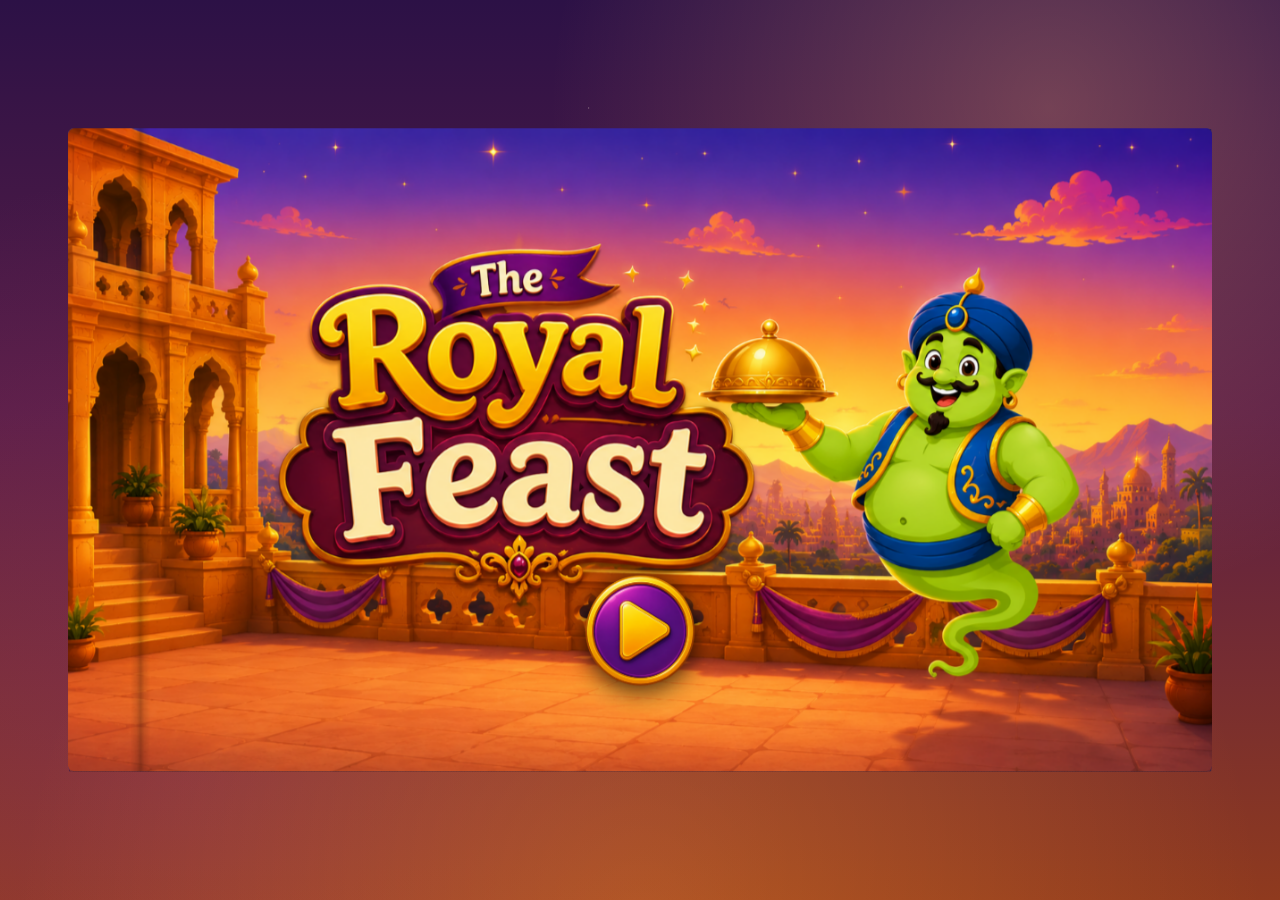
==== index.html @ 56a48970 "The Royal Fest flipbook + embedded handspan game - 4 story videos as full-bleed flipbook pages + THE" ====
<!DOCTYPE html>
<!--
  ============================================================================
  THE STORY NIGHT  —  interactive 3D flipbook (Neel & the dragon)
  ----------------------------------------------------------------------------
  • No build step, no frameworks. Just open this file in any modern browser.
  • A real 3D hardcover book: it has thickness, a spine, sits angled and casts a
    soft shadow. Tap PLAY to open it (the cover swings on the spine), then flip.
  • Full-bleed picture-book pages: page 1 is a video, pages 2-4 are scenes with
    a speech bubble that pops in once you fully land on the page.
  • Structure is split into THREE files:
        index.html   → this markup
        styles.css   → all styling + the night theme + animations
        script.js    → the flip engine + the page content (EDIT PAGES THERE)
  ============================================================================
-->
<html lang="en">
<head>
<meta charset="UTF-8" />
<meta name="viewport" content="width=device-width, initial-scale=1, maximum-scale=1, minimum-scale=1, user-scalable=no, viewport-fit=cover" />
<title>Flipbook Template</title>

<!-- ── Google Fonts: Fredoka (headings + speech bubbles) + Patrick Hand & Caveat ── -->
<link rel="preconnect" href="https://fonts.googleapis.com" />
<link rel="preconnect" href="https://fonts.gstatic.com" crossorigin />
<link
  href="https://fonts.googleapis.com/css2?family=Caveat:wght@500;700&family=Fredoka:wght@500;600;700&family=Patrick+Hand&display=swap"
  rel="stylesheet"
/>

<!-- All styling lives in styles.css -->
<link rel="stylesheet" href="styles.css" />
</head>

<body>
<!-- Landscape lock: on phones/tablets (touch), the book shows only in landscape.
     In portrait the scene is hidden and this rotate prompt is shown instead. -->
<div class="rotate-notice" id="rotateNotice">
  <div class="rotate-inner">
    <div class="rotate-icon">🔄</div>
    <div class="rotate-text">Please rotate your device<br />to landscape to read</div>
  </div>
</div>
<div class="scene">
  <div class="stage">
    <!-- Fixed 1280×720 book layer. JS scales it (transform) to fit the screen. -->
    <div class="flip-scale" id="flipScale">
    <!-- INNER scale wrapper: the open motion runs here, so it composes with the
         outer responsive scale of .flip-scale. -->
    <div class="book-stage" id="bookStage">
    <!-- Outer hardcover outline — visible once the book is open -->
    <div class="book-frame"></div>
    <div class="floor-shadow"></div>

    <!-- The page-turning book mounts here (JS injects one .leaf per page).
         Sits beneath the 3D cover layer; revealed once the cover swings open.
         .page-stack = the tan fore-edge of the pages still to be turned (right). -->
    <div id="flipbook">
      <div class="page-stack" aria-hidden="true"><i></i><i></i><i></i></div>
    </div>

    <!-- Moving shadow the opening cover casts on the inside page. -->
    <div class="cover-cast"></div>

    <!-- The 3D hardcover + cover-opening animation (own perspective layer). -->
    <div class="cover-scene" id="coverScene">
    <div class="book-float" id="bookFloat">
      <div class="book-pop" id="bookPop">
        <div class="book" id="book">
          <div class="book-inner" id="bookInner">

            <!-- Open-book back cover backing -->
            <div class="book-body"></div>

            <!-- The 3D page block that gives the closed book its thickness -->
            <div class="pageblock">
              <div class="pbf pb-back"></div>
              <div class="pbf pb-left"></div>
              <div class="pbf pb-right"></div>
              <div class="pbf pb-top"></div>
              <div class="pbf pb-bottom"></div>
              <div class="pbf pb-front"></div>
            </div>

            <!-- Front hardcover (last so it stacks in front when closed). -->
            <div class="cover-holder">
            <div class="cover" id="cover">
              <div class="face front">
                <div class="cover-img"></div>
                <div class="back-fill"></div>
                <div class="curl"></div>
                <!-- START button — the artwork the user supplied (assets/play button.png),
                     shown via CSS background. Sits low over the empty courtyard floor so
                     it never overlaps the title, the genie or the railing. -->
                <button class="play-btn" id="hint" type="button" aria-label="Start — open the book"></button>
              </div>
              <!-- BACK of the front cover: intentionally BLANK (plain dark board). -->
              <div class="face back"></div>
            </div>
            </div><!-- /cover-holder -->

          </div>
        </div>
      </div>
    </div>
    </div><!-- /cover-scene -->

    <!-- Flat, top-most, transparent tap zone that only OPENS the book. -->
    <div class="tap-catcher" id="tapCatcher"></div>

    <!-- (THE END is now a real final PAGE — the last leaf, built by script.js:
         a cream "paper" page with "THE END" + a Replay button. Replay closes the
         whole book, reverse of the opening swing, back to the front cover.) -->
    </div><!-- /book-stage -->
    </div><!-- /flip-scale -->
  </div>

  <!-- Progress read-out -->
  <!-- (page counter removed) -->
</div>

<!-- HOME button — top-left, shown only while reading (hidden on the cover, the
     last page and the end). Closes the book (reverse of the opening swing) back
     to the front cover. -->
<button class="home-btn" id="homeBtn" type="button" aria-label="Back to the cover">
  <svg viewBox="0 0 24 24" aria-hidden="true">
    <path d="M10 20v-6h4v6h5v-8h3L12 3 2 12h3v8z" fill="currentColor"/>
  </svg>
</button>

<!-- Flip arrows OUTSIDE the book, fixed at the viewport's bottom corners
     (bottom-left = back, bottom-right = forward). -->
<button class="corner-arrow back" id="cornerPrev" aria-label="Previous page">
  <svg viewBox="0 0 48 48" aria-hidden="true">
    <path d="M46 19 L30 5 L30 12 C20 11 11 15 6 30 L12 33 C18 24 22 24 30 24 L30 33 Z" fill="currentColor"/>
  </svg>
</button>
<button class="corner-arrow fwd" id="cornerNext" aria-label="Next page">
  <svg viewBox="0 0 48 48" aria-hidden="true">
    <path d="M46 19 L30 5 L30 12 C20 11 11 15 6 30 L12 33 C18 24 22 24 30 24 L30 33 Z" fill="currentColor"/>
  </svg>
</button>

<!-- (legacy hidden nav elements kept only so existing JS refs stay valid) -->
<button class="arrow prev" id="prev" aria-label="Previous page">‹</button>
<button class="arrow next" id="next" aria-label="Next page">›</button>

<!-- EMBEDDED GAME OVERLAY — the "LBD 1" handspan game, shown as a page.
     It lives here at BODY level (not inside the 3D book) so it can grow to a
     true full-screen box: a CSS transform on .flip-scale would otherwise trap
     position:fixed and break real fullscreen. script.js loads the game into the
     iframe only once the reader lands on the game page, sizes/positions the
     overlay, and expands it to full screen. -->
<div class="lbd-stage" id="lbdStage" aria-hidden="true">
  <iframe id="lbdFrame" title="Handspan Game" allow="autoplay; fullscreen" allowfullscreen></iframe>
</div>

<!-- Inlined one-shot SFX (base64) for glitch-free Web Audio playback on file:// -->
<script src="sfx-data.js"></script>
<!-- All behaviour lives in script.js -->
<script src="script.js"></script>
</body>
</html>
---- styles.css ----
/* ==========================================================================
     THEME TOKENS  —  colours, fonts and (important!) animation timings.
     Tweak the timings here to make the book faster / slower / poppier.
     ========================================================================== */
  :root {
    /* Palette matched to "The Story Night" cover: a moonlit castle at night —
       deep midnight NAVY + PURPLE board, GOLD title accents, warm candle glow. */
    --paper:      #b8551f;   /* page surface — warm sunset amber (matches the Royal Feast videos) */
    --paper-2:    #8a3a15;   /* page surface (deeper burnt-orange variant) */
    --ink:        #3a1c10;   /* text — deep warm brown */
    --cover:      #6d2f8f;   /* frame/cover base — royal plum (matches the cover art) */
    --cover-2:    #4e1f6b;   /* deeper plum */
    --cover-3:    #34123f;   /* deepest plum (spine) */
    --cover-edge: #24092a;   /* binding edge — near-black plum */
    --accent:     #7d5fd0;   /* page-title purple */
    --accent-2:   #f6b81e;   /* royal gold (arrows / controls) */
    --tape:       rgba(255, 210, 90, 0.60);   /* warm gold washi-tape */
    --page-edge:  #d9c8a2;   /* page-stack edge colour (parchment) */
    --page-back:   #cb9d83;  /* BACK of a page + the right-side page stack (warm tan) */
    --page-back-2: #b3805f;  /* deeper tan for the stack edges / gradient shading */

    /* Fonts */
    --font-head: "Fredoka", system-ui, sans-serif;
    --font-hand: "Patrick Hand", "Comic Sans MS", cursive;
    --font-note: "Caveat", cursive;

    /* The book's physical thickness (depth of the page block) */
    --thick: clamp(22px, 3.4vw, 48px);

    /* -- Animation timings (edit these to taste) ------------------------------
       Page turns use a smooth in/out curve (no overshoot so paper never clips
       past 180°). The COVER open uses a springy "poppy" curve with overshoot. */
    --flip-ms:    1150ms;                                 /* page-turn duration (slow + smooth) */
    --flip-ease:  cubic-bezier(0.65, 0.00, 0.35, 1);      /* pronounced ease-in + ease-out */
    --cover-ms:   1000ms;                                 /* cover-open duration */
    --cover-ease: cubic-bezier(0.34, 1.56, 0.64, 1);      /* springy overshoot   */
  }

  * { box-sizing: border-box; -webkit-tap-highlight-color: transparent; }

  /* NO ZOOM anywhere: touch-action:none stops pinch/double-tap zoom & pan, and
     the whole UI is non-selectable so drags never select text. */
  html, body {
    height: 100%; margin: 0; overflow: hidden;
    touch-action: none; overscroll-behavior: none;
    -webkit-user-select: none; -moz-user-select: none; user-select: none;
    -webkit-text-size-adjust: 100%; text-size-adjust: 100%;
  }

  body {
    min-height: 100svh;
    display: flex; align-items: center; justify-content: center;
    font-family: var(--font-hand); color: var(--ink);
    /* Background matched to the Royal Feast videos: a warm Arabian dusk — a deep
       royal-purple sky up top easing down into a glowing sunset orange at the
       horizon, with a candle-warm floor glow and a faint scatter of stars (as on
       the cover). */
    background:
      radial-gradient(1.5px 1.5px at 12% 18%, rgba(255,244,214,0.85) 0, transparent 60%),
      radial-gradient(1.5px 1.5px at 28% 42%, rgba(255,244,214,0.55) 0, transparent 60%),
      radial-gradient(1.5px 1.5px at 68% 22%, rgba(255,244,214,0.70) 0, transparent 60%),
      radial-gradient(2px 2px   at 84% 38%, rgba(255,244,214,0.80) 0, transparent 60%),
      radial-gradient(1.5px 1.5px at 46% 12%, rgba(255,244,214,0.60) 0, transparent 60%),
      radial-gradient(1.5px 1.5px at 92% 66%, rgba(255,244,214,0.50) 0, transparent 60%),
      radial-gradient(circle at 82% 12%, rgba(255,170,120,0.30) 0, transparent 38%),  /* warm sky glow */
      radial-gradient(circle at 50% 104%, rgba(255,150,45,0.32) 0, transparent 55%),  /* candle warmth */
      radial-gradient(circle at 15% 85%, rgba(150,55,120,0.30) 0, transparent 45%),   /* magenta haze */
      linear-gradient(180deg, #2c1146 0%, #5a1e46 46%, #8f3a1e 100%);
    background-attachment: fixed;
  }

  /* Whole scene fades + scales in on load (entrance animation) */
  .scene {
    width: 100%; min-height: 100svh;
    display: flex; flex-direction: column;
    align-items: center; justify-content: center;
    gap: clamp(10px, 2.4vh, 24px);
    padding: clamp(8px, 2vh, 24px);
    animation: sceneIn 900ms ease both;
  }
  @keyframes sceneIn {
    from { opacity: 0; transform: translateY(18px) scale(0.96); }
    to   { opacity: 1; transform: none; }
  }

  /* ==========================================================================
     STAGE  —  responsive box that keeps the (open) book centred + scaled.
     The book is TWO pages wide when open, so we size to fit width AND height.
     ========================================================================== */
  .stage {
    position: relative; flex: 1 1 auto; width: 100%; min-height: 0;
    display: flex; align-items: center; justify-content: center;
  }

  /* The book has a FIXED internal 16:9 size (1280×720) so turn.js's flip maths
     is never distorted. We only SCALE this layer visually (transform) to fit the
     viewport — recomputed by JS on load / resize / orientationchange. */
  /* The book has a FIXED internal 16:9 size (1280×720) so turn.js's flip maths
     is never distorted. We only SCALE this layer visually (transform) to fit the
     viewport — recomputed by JS on load / resize / orientationchange. */
  .flip-scale {
    position: absolute; top: 50%; left: 50%;
    width: 1280px; height: 720px;
    transform: translate(-50%, -50%) scale(var(--book-scale, 0.5));
    transform-origin: center center;
    perspective: 2400px;                         /* depth for the 3D book */
    --pw: 1280px; --ph: 720px; --thick: 42px;   /* fixed page-block dimensions */
  }

  /* turn.js book (realistic paper curl), beneath the 3D cover until it opens. */
  #flipbook {
    position: absolute; inset: 0; width: 1280px; height: 720px; z-index: 1;
    opacity: 0; transition: opacity 260ms ease;
    /* BLUE back cover of the book — the current full page sits on top of it and
       it is revealed behind a page while that page is mid-turn. */
    background: linear-gradient(135deg, var(--cover), var(--cover-2) 55%, var(--cover-3));
    border-radius: 22px;
    perspective: 2600px;              /* 3D depth so the leaf page-turn curls in space */
  }
  #flipbook.show { opacity: 1; }

  /* The 3D hardcover + its opening animation get their OWN perspective layer,
     so the turn.js book (a sibling) is never affected by it. */
  .cover-scene {
    position: absolute; inset: 0; z-index: 3;
    /* Strong perspective so the cover reads as a real board LIFTING on its hinge
       (large values look flat, like a page sliding sideways). */
    perspective: 1500px; perspective-origin: 50% 50%;
    transition: opacity 340ms ease;
  }
  /* After opening, the cover PARKS to the left and STAYS visible as the blue
     cover page (it does not fade away). We only drop pointer-events so it can't
     block page turns. */
  .cover-scene.parked { pointer-events: none; }

  /* Outer hardcover "board" that stays visible once the book is OPEN, so you
     see the book's outer outline/edge around the turn.js pages. */
  /* The single hardcover board. It's BROADER on the RIGHT so it reads as the back
     cover the pages sit INSIDE (the tan page stack peeks in front of this edge). */
  .book-frame {
    position: absolute; inset: -16px -42px -16px -16px; z-index: 0;
    border-radius: 3px;
    background: linear-gradient(135deg, var(--cover) 0%, var(--cover-2) 55%, var(--cover-3) 100%);
    box-shadow: 0 26px 55px rgba(80,40,60,0.35), inset 0 0 0 3px rgba(255,255,255,0.14);
    opacity: 0; transition: opacity 500ms ease 150ms;
  }
  body.is-open .book-frame { opacity: 1; }

  /* Flip arrows OUTSIDE the book, fixed at the viewport's bottom corners
     (bottom-left = back, bottom-right = forward). position:fixed so they escape
     the scaled/transformed book layer and never cover the pages or their
     corners (which keeps turn.js's hover page-curl working on every corner). */
  /* Bare arrow icons — NO circle: no background fill, no box-shadow, no border,
     no rounded pill. Only the arrow glyph shows, same position/size, clickable. */
  /* Flip arrows OUTSIDE the book, fixed at the viewport's bottom corners. */
  .corner-arrow {
    position: fixed; bottom: clamp(-16px, -0.9vh, -6px); z-index: 700;  /* nudged a bit lower */
    width: clamp(52px, 6vw, 70px); height: clamp(52px, 6vw, 70px);
    border: none; background: none; color: var(--accent-2);   /* moon-gold: visible on the night bg */
    filter: drop-shadow(0 2px 7px rgba(0,0,0,0.55));           /* legible over any page */
    display: none; align-items: center; justify-content: center;
    cursor: pointer; opacity: 0;
    transition: opacity 400ms ease, transform 150ms ease;
  }
  body.is-open .corner-arrow { display: flex; opacity: 0.96; }

  /* HOME button — top-left, moon-gold like the arrows. JS toggles .show (only
     while reading; hidden on the cover, the last page and the end). */
  .home-btn {
    position: fixed; top: clamp(2px, 0.6vh, 8px); right: clamp(8px, 1.6vw, 22px); z-index: 720;
    width: clamp(40px, 4.6vw, 56px); height: clamp(40px, 4.6vw, 56px);
    border: none; background: none; color: var(--accent-2);
    filter: drop-shadow(0 2px 7px rgba(0,0,0,0.55));
    display: none; align-items: center; justify-content: center;
    cursor: pointer; opacity: 0; padding: 0;
    transition: opacity 360ms ease, transform 150ms ease;
  }
  .home-btn.show   { display: flex; opacity: 0.96; }
  .home-btn:hover  { transform: scale(1.1); }
  .home-btn:active { transform: scale(0.9); }
  .home-btn:focus, .home-btn:focus-visible { outline: none; }
  .home-btn svg { width: 92%; height: 92%; }

  /* While the viewport is actively resizing / the resolution is changing, freeze
     the page-turn transitions so the book can't appear to auto-flip (JS adds
     .is-resizing during resize and removes it ~220ms after it settles). */
  body.is-resizing .leaf,
  body.is-resizing .leaf .curl,
  body.is-resizing #flipbook,
  body.is-resizing .flip-scale { transition: none !important; animation: none !important; }
  .corner-arrow:hover  { transform: scale(1.12); }
  .corner-arrow:active { transform: scale(0.9); }
  /* No focus ring: long-press / repeated taps were leaving a white outline box
     around the arrow. (Flipping still works via keys, drag, and the arrows.) */
  .corner-arrow:focus,
  .corner-arrow:focus-visible { outline: none; box-shadow: none; }
  .corner-arrow[disabled] { opacity: 0.22; pointer-events: none; }
  .corner-arrow.back { left: clamp(12px, 2.5vw, 34px); }
  .corner-arrow.fwd  { right: clamp(12px, 2.5vw, 34px); }
  .corner-arrow svg  { width: 58%; height: 58%; }
  .corner-arrow.back svg { transform: scaleX(-1); }   /* mirror the forward arrow */

  /* ---- Page-turn hint (hand on the RIGHT side of the book) -------------------
     Guidance for HOW to turn the page: a 3D hand on the book's right edge does a
     right-to-left SWIPE, shown together with the "ghost" page-flip. JS positions
     it against the book's right side (see positionFlipHint) and toggles .show.
     Drop your art at assets/hand-nudge.png; until then an emoji hand is used. */
  .flip-hint {
    position: fixed; z-index: 720; pointer-events: none;
    width: clamp(56px, 7vw, 104px); height: auto;
    opacity: 0; visibility: hidden;
    filter: drop-shadow(0 6px 11px rgba(0,0,0,0.5));
    transition: opacity 320ms ease;
    will-change: transform;
  }
  /* emoji fallback (when the PNG isn't present yet) */
  .flip-hint--emoji {
    width: auto; font-size: clamp(46px, 6vw, 84px); line-height: 1;
    filter: drop-shadow(0 3px 6px rgba(0,0,0,0.55)) drop-shadow(0 0 10px rgba(214,150,255,0.6));
  }
  .flip-hint.show { opacity: 0.96; visibility: visible;
                    animation: flipHintSwipe 1.5s cubic-bezier(0.4,0,0.2,1) infinite; }
  /* swipe right-to-left, echoing the page-turn the ghost flip demonstrates */
  @keyframes flipHintSwipe {
    0%   { transform: translateX(18px)  rotate(9deg)  scale(1);    }
    45%  { transform: translateX(-34px) rotate(-6deg) scale(0.92); }
    72%  { transform: translateX(-34px) rotate(-6deg) scale(0.92); }
    100% { transform: translateX(18px)  rotate(9deg)  scale(1);    }
  }
  /* The RIGHT (forward) arrow blinks while the nudge is playing, to draw the eye. */
  .corner-arrow.blink { animation: arrowBlink 0.6s ease-in-out infinite; }
  @keyframes arrowBlink { 0%, 100% { opacity: 0.96; } 50% { opacity: 0.2; } }
  /* One-shot 2s blink + GOLD GLOW played ONCE when a page's video fully ends
     (a "turn the page" cue). Pulses opacity AND a gold glow around the arrow. */
  .corner-arrow.blink1 { animation: arrowBlink1 2s ease-in-out 1; }
  @keyframes arrowBlink1 {
    0%, 100% { opacity: 0.95; filter: drop-shadow(0 2px 7px rgba(0,0,0,0.55)) drop-shadow(0 0 6px  rgba(246,184,30,0.55)); }
    25%, 75% { opacity: 0.3;  filter: drop-shadow(0 2px 7px rgba(0,0,0,0.55)) drop-shadow(0 0 3px  rgba(246,184,30,0.25)); }
    50%      { opacity: 1;    filter: drop-shadow(0 2px 7px rgba(0,0,0,0.55)) drop-shadow(0 0 18px rgba(246,184,30,1)); }
  }
  @media (prefers-reduced-motion: reduce) {
    .flip-hint.show, .corner-arrow.blink, .corner-arrow.blink1 { animation: none; }
  }

  /* ==========================================================================
     THE END page  —  a real final leaf you turn to (not an overlay). Warm cream
     "paper" with a printed inner frame, "THE END" in a plum→gold gradient, and a
     gold Replay button that closes the whole book back to the front cover.
     ========================================================================== */
  .leaf .face.front.end-page {
    background:
      radial-gradient(ellipse at 50% 34%, #fffaef 0%, #f7edd6 46%, #ecdcb8 100%);
    box-shadow: inset 0 0 0 2px rgba(120,86,20,0.10),
                inset 0 0 110px rgba(150,110,40,0.18);
    display: flex; align-items: center; justify-content: center;
  }
  /* faint printed inner border, like the ruled frame on a storybook page */
  .end-page-inner {
    position: absolute; inset: clamp(20px, 4.4%, 46px);
    border: 2px solid rgba(120,86,20,0.24);
    border-radius: 3px;
    box-shadow: inset 0 0 0 4px rgba(255,255,255,0.45);
    display: flex; flex-direction: column; align-items: center; justify-content: center;
    gap: clamp(26px, 6vh, 54px);
  }
  .end-page .end-title {
    font-family: var(--font-head); font-weight: 700; letter-spacing: 5px;
    font-size: clamp(64px, 12vw, 132px); line-height: 1; white-space: nowrap;
    background: linear-gradient(135deg, #7d3ea8 0%, #b0308a 30%, #e2920c 66%, #f6b81e 100%);
    -webkit-background-clip: text; background-clip: text;
    -webkit-text-fill-color: transparent; color: transparent;
    filter: drop-shadow(0 5px 8px rgba(90,40,120,0.28));
  }
  /* Replay — a gold pill (icon + label) that reads clearly on the cream page. */
  .replay-btn {
    display: inline-flex; align-items: center; gap: 14px; cursor: pointer; border: none;
    padding: 14px 30px 14px 22px; border-radius: 999px;
    font-family: var(--font-head); font-weight: 600; letter-spacing: 0.5px;
    font-size: clamp(20px, 2.4vw, 30px); color: #3a2408;
    background: radial-gradient(circle at 34% 24%, #ffe89a 0%, #f6b81e 55%, #e2920c 100%);
    box-shadow: 0 0 0 4px rgba(255,255,255,0.7), 0 14px 26px -8px rgba(120,70,10,0.55),
                inset 0 2px 3px rgba(255,255,255,0.6), inset 0 -6px 10px rgba(150,90,10,0.4);
    transition: transform 150ms ease, filter 150ms ease;
    -webkit-tap-highlight-color: transparent;
  }
  .replay-btn:hover  { filter: brightness(1.05); transform: translateY(-1px) scale(1.03); }
  .replay-btn:active { transform: scale(0.96); }
  .replay-btn:focus, .replay-btn:focus-visible { outline: none; }
  .replay-btn svg { width: clamp(26px, 2.6vw, 34px); height: clamp(26px, 2.6vw, 34px); fill: #3a2408; }

  /* The old fixed side-arrows are replaced by the corner arrows above. */
  .arrow { display: none !important; }

  /* Soft drop shadow on the "floor" beneath the book — grows as it opens */
  .floor-shadow {
    position: absolute; left: 50%; bottom: 3%;
    width: 44%; height: 9%;
    transform: translateX(-50%);
    background: radial-gradient(ellipse at center, rgba(70,30,45,0.5), rgba(70,30,45,0) 70%);
    filter: blur(12px);
    z-index: 0; opacity: 0.75; pointer-events: none;   /* never swallow a tap */
    transition: width var(--cover-ms) var(--cover-ease),
                opacity var(--cover-ms) ease, bottom var(--cover-ms) ease;
  }
  body.is-open .floor-shadow { width: 82%; opacity: 0.9; bottom: 1%; }

  /* Flat, top-most tap surface (see markup note). No transform → reliable
     hit-testing everywhere. Transparent, but catches every tap over the book. */
  .tap-catcher {
    position: absolute; top: 0; left: 0; right: 0; bottom: 0;
    z-index: 50; cursor: default; background: transparent;   /* normal cursor; JS shows the
                        pointer ONLY over the play button (the sole CTA on the cover) */
  }

  /* .flip-scale (OUTER) = responsive fit-to-screen scale (set by JS).
     .book-stage (INNER) = a plain static wrapper. There is NO zoom / camera move
     on opening — the cover's own hinge is the whole animation. */
  .book-stage {
    position: absolute; inset: 0;
    transform-origin: center center;
  }
  /* Moving shadow the lifting cover casts onto the inside page: strong near the
     spine as the cover lifts, then sweeps outward and fades as the page is
     revealed. Sits ABOVE the turn.js page (z1) but BELOW the cover layer (z3). */
  .cover-cast {
    position: absolute; inset: 0; z-index: 2; pointer-events: none;
    border-radius: 4px 14px 14px 4px; opacity: 0;
    background: linear-gradient(90deg,
      rgba(45,22,32,0.55) 0%, rgba(45,22,32,0.28) 20%,
      rgba(45,22,32,0.10) 42%, rgba(45,22,32,0) 64%);
  }
  body.is-open .cover-cast { animation: coverCast 1800ms ease-out both; }
  @keyframes coverCast {
    0%   { opacity: 0; }
    14%  { opacity: 0.85; }
    68%  { opacity: 0.45; }
    100% { opacity: 0; }
  }

  /* .book-float = gentle idle bob while the book is closed. */
  .book-float { position: relative; width: 100%; height: 100%; z-index: 2;
                transform-style: preserve-3d; -webkit-transform-style: preserve-3d;
                animation: idleBob 4.8s ease-in-out infinite; }
  .book-float.rest { animation: none; }
  @keyframes idleBob {                          /* gentle float only — no rotation,
                                                   so the closed book stays square */
    0%, 100% { transform: translateY(0); }
    50%      { transform: translateY(-8px); }
  }
  /* .book-pop kept only as a preserve-3d pass-through (the pop now lives on
     .book-stage so it scales the WHOLE book, not just the cover). */
  .book-pop { width: 100%; height: 100%;
              transform-style: preserve-3d; -webkit-transform-style: preserve-3d; }

  .book {
    position: relative; width: 100%; height: 100%;
    transform-style: preserve-3d;
    -webkit-transform-style: preserve-3d;
    /* One-page book: it already fills the centred frame — no slide needed. */
    transition: transform var(--cover-ms) var(--cover-ease);
  }

  /* .book-inner = the 3D rendering context. When closed it is TILTED so the
     book reads as a solid angled object; opening rotates it flat to face you. */
  .book-inner {
    position: absolute; inset: 0;
    transform-style: preserve-3d;
    -webkit-transform-style: preserve-3d;
    transform: none;         /* CLOSED = perfectly SQUARE (no tilt) so the cover
                                sits flat + aligned and fully covers everything
                                behind it. The open animation is driven by the
                                cover's own hinge, not by un-tilting the book. */
    transition: transform var(--cover-ms) var(--cover-ease);
  }
  /* The tilted book rotates flat to face you, timed to flatten WITH the cover
     hinge (starts after the pop+zoom-out, ~340ms) so it's one smooth motion. */
  .book.open .book-inner {
    transform: rotateX(0deg) rotateY(0deg);
    transition: transform 640ms cubic-bezier(0.42, 0, 0.30, 1) 340ms;
  }

  /* ==========================================================================
     OPEN-BOOK BODY  —  the covers + binding revealed once the book is open.
     ========================================================================== */
  /* Depth stack (back → front), so turned pages always cover the inside cover:
       body (-12) · page-base (-8) · inside cover (-4, open) · leaves (0)        */
  .book-body {
    position: absolute; inset: -1.4% -1.2%;
    border-radius: 14px;
    background: linear-gradient(90deg, var(--cover-2), var(--cover) 8%, var(--cover) 92%, var(--cover-2));
    box-shadow: 0 10px 20px rgba(0,0,0,0.10);
    transform: translateZ(-12px);
    opacity: 0; transition: opacity var(--cover-ms) ease;
  }
  /* Keep the old pink "inside cover" backing HIDDEN on open — turn.js supplies
     the real page and .book-frame supplies the open book's outline. Fading it in
     used to flash a translucent pink panel over the page mid-transition. */
  .book.open .book-body { opacity: 0; }

  /* One paper page filling the whole book, behind the leaves (the surface the
     current single page rests on). Bound (square) on the left, rounded outside. */
  .page-base {
    position: absolute; inset: 1.4%;
    background: var(--paper); opacity: 0;
    transform: translateZ(-8px); border-radius: 2px 11px 11px 2px;
    box-shadow: inset 12px 0 22px -18px rgba(0,0,0,0.12);
    transition: opacity var(--cover-ms) ease;
  }
  .book.open .page-base { opacity: 1; transition: opacity 560ms ease 360ms; }

  /* Inside-front-cover bookplate (the left page at the very start) */
  .bookplate {
    position: absolute; inset: 0; display: flex; flex-direction: column;
    align-items: center; justify-content: center; gap: 10px; text-align: center; padding: 12%;
  }
  .bookplate .line { font-family: var(--font-note); font-size: clamp(18px, 2.8vw, 32px); color: var(--ink); }
  .bookplate .name-line { border-bottom: 3px dotted var(--accent); min-width: 62%; margin-top: 4px; }

  /* "The End" note shown on the right base once every page is turned */
  .end-note {
    position: absolute; inset: 0; display: flex; flex-direction: column;
    align-items: center; justify-content: center; gap: 8px; text-align: center;
    padding: 12%; opacity: 0; transition: opacity 400ms ease 200ms; pointer-events: none;
  }
  .book.at-end .end-note { opacity: 1; }
  .end-note .big { font-family: var(--font-head); font-weight: 700;
                   font-size: clamp(22px, 3.4vw, 46px); color: var(--cover-2); }
  .end-note .small { font-family: var(--font-note); font-size: clamp(16px, 2.4vw, 26px); }

  /* ==========================================================================
     THE 3D PAGE BLOCK  —  a real cuboid giving the closed book its thickness.
     Sits in the right half. Its side faces are edge-on (invisible) when the
     book is flat/open, and reveal the page-stack when the book is tilted/closed.
     ========================================================================== */
  .pageblock {
    position: absolute; inset: 0;
    transform-style: preserve-3d; -webkit-transform-style: preserve-3d;
    opacity: 1; transition: opacity var(--cover-ms) ease;
    --pbw: var(--pw);
    --pbh: var(--ph);
  }
  /* Thickness stays solid through the pop + zoom-out, then fades out FAST (while
     the cover still hides it) so no cream panel lingers over the revealed page. */
  .book.open .pageblock { opacity: 0; transition: opacity 200ms ease 260ms; }

  .pageblock .pbf {           /* every cuboid face is centred then rotated out */
    position: absolute; left: 50%; top: 50%;
    background: var(--page-edge);
  }
  /* Front + back: the size of a page */
  /* NOTE: every translateZ below references --book-w / --thick DIRECTLY with a
     single calc(). Do NOT wrap a custom property that is itself a calc() inside
     another calc() — some engines reject the nested expression and silently
     drop the whole transform. */
  .pageblock .pb-front {
    width: var(--pbw); height: var(--pbh);
    transform: translate(-50%, -50%) translateZ(calc(var(--thick) / 2));
    background: linear-gradient(135deg, #201b3c, #171331);   /* dark — never peeks light at the cover corners */
    border-radius: 6px;                                      /* match the cover so no corner pokes out */
  }
  .pageblock .pb-back {
    width: var(--pbw); height: var(--pbh);
    transform: translate(-50%, -50%) translateZ(calc(var(--thick) / -2)) rotateY(180deg);
    background: linear-gradient(135deg, var(--cover-2), var(--cover-3));
    border-radius: 6px 2px 2px 6px;
  }
  /* Right fore-edge + left spine: thin, tall. Striped to look like stacked pages */
  .pageblock .pb-right {
    width: var(--thick); height: var(--pbh);
    transform: translate(-50%, -50%) rotateY(90deg) translateZ(calc(var(--pw) / 2));
    background: repeating-linear-gradient(to right,
        #2a2450 0 2px, #171331 2px 3px);      /* dark page-stack edge (was cream) */
  }
  .pageblock .pb-left {   /* spine side (mostly hidden behind the book) */
    width: var(--thick); height: var(--pbh);
    transform: translate(-50%, -50%) rotateY(-90deg) translateZ(calc(var(--pw) / 2));
    background: linear-gradient(var(--cover-3), var(--cover-2), var(--cover-3));
  }
  /* Top head-edge + bottom tail-edge: thin, wide. Striped like pages */
  .pageblock .pb-top {
    width: var(--pbw); height: var(--thick);
    transform: translate(-50%, -50%) rotateX(90deg) translateZ(calc(var(--ph) / 2));
    background: repeating-linear-gradient(to right,
        #2a2450 0 2px, #171331 2px 3px);      /* dark page-stack edge (was cream) */
  }
  .pageblock .pb-bottom {
    width: var(--pbw); height: var(--thick);
    transform: translate(-50%, -50%) rotateX(-90deg) translateZ(calc(var(--ph) / 2));
    background: repeating-linear-gradient(to right,
        #2a2450 0 2px, #171331 2px 3px);      /* dark page-stack edge (was cream) */
  }

  /* ==========================================================================
     FRONT COVER (hardcover)  —  hinges on its LEFT edge (spine) and flips open.
     Built entirely from CSS: textured board, darker spine strip, rounded OUTER
     corners, a taped keepsake photo, title + a pulsing "tap to open" hint.
     ========================================================================== */
  /* Holder: static forward-Z so the cover sits just in front of the page block.
     Keeping this OFF the cover means the cover's animated transform stays a pure
     rotateY — some engines drop a transform list that mixes calc() with a
     non-zero rotateY, which would stop the cover from ever opening. */
  .cover-holder {
    position: absolute; inset: 0;
    transform-style: preserve-3d; -webkit-transform-style: preserve-3d;
    transform: translateZ(calc(var(--thick) / 2 + 2px));      /* closed: in front */
    /* NOTE: no transition here on purpose. Transitioning transform FROM a
       calc()/clamp() value fails to interpolate in some engines and reverts to
       the start value — which would keep the cover in front and hide turned
       pages. The Z simply snaps on open (masked by the page block fading out);
       the visible flip animation lives on .cover below. */
  }
  .cover {
    position: absolute; inset: 0;
    transform-origin: left center;             /* HINGE on the LEFT spine edge  */
    transform-style: preserve-3d; -webkit-transform-style: preserve-3d;
    transform: rotateY(0deg);
    cursor: pointer; will-change: transform, opacity;
  }
  /* FIX 1 — the cover HINGES open on its LEFT spine: a real 3D rotateY swing
     (0 → -180deg) under the parent's perspective, so the outer (right) edge sweeps
     a wider arc than the spine and the board reads as lifting + bending open, then
     lies flat and reveals the first page. Rotation fills ~80% of the ~1.8s; the
     last ~20% is a tiny easing settle. transform-only, will-change'd, 60fps. */
  .book.open .cover {
    animation: coverOpen 6000ms both;   /* slow, dramatic hinge-open */
  }
  @keyframes coverOpen {
    0%   { transform: rotateY(0deg);      animation-timing-function: cubic-bezier(0.22, 1, 0.36, 1); }
    84%  { transform: rotateY(-180.4deg); animation-timing-function: ease-out; }  /* reaches flat + a hair over */
    100% { transform: rotateY(-180deg); }                                          /* tiny settle back (~2-3px) */
  }
  /* HOME + REPLAY — the cover swings SHUT: the exact reverse of the opening hinge,
     closing the book back to the front cover. */
  .book.closing .cover { animation: coverClose 2000ms cubic-bezier(0.5, 0, 0.25, 1) both; }
  @keyframes coverClose {
    0%   { transform: rotateY(-180deg); }
    100% { transform: rotateY(0deg); }
  }
  /* The INSIDE (back) of the front cover must read BLANK while the cover flips shut
     (the browser paints the front face on the flipped board, so we mask it with the
     plain dark board). The outside ARTWORK is revealed only in the final stretch, as
     the cover lands flat — so the turning cover never shows the art mid-swing and
     there is no dark flash once it's closed. Synced to the coverClose timing. */
  .book.closing .cover .front .back-fill {
    animation: backfillClose 2000ms cubic-bezier(0.5, 0, 0.25, 1) both;
  }
  @keyframes backfillClose {
    0%   { opacity: 1; }
    66%  { opacity: 1; }   /* blank board while it swings */
    100% { opacity: 0; }   /* artwork revealed as it lands flat */
  }
  /* While the book is CLOSING (Home / Replay): keep the current page bright — hide
     the dark thickness block that would otherwise snap back over it — and hide the
     turned-page pile in the left margin, so the cover folds cleanly over the page
     with no dark panel and no stray "left page" poking out past the cover. */
  body.is-closing .pageblock { opacity: 0 !important; }
  body.is-closing #flipbook .leaf.flipped { visibility: hidden; }
  /* A soft highlight travelling across the cover with a shadow gathering toward
     the outer edge as it lifts — so the surface reads as a curving, light-catching
     sheet rather than a rigid rectangle. Lives on the FRONT face (visible for the
     first half of the swing). Opacity-only → stays on the GPU. */
  .cover .front .curl {
    position: absolute; inset: 0; z-index: 4; pointer-events: none; opacity: 0;
    border-radius: inherit;
    background: linear-gradient(100deg,
      rgba(255,255,255,0)    0%,
      rgba(255,255,255,0.42) 40%,      /* travelling highlight along the bend */
      rgba(255,255,255,0)    56%,
      rgba(0,0,0,0.14)       86%,      /* soft shadow / ambient occlusion at the far edge */
      rgba(0,0,0,0.24)       100%);
  }
  .book.open .cover .front .curl { animation: coverCurl 6000ms ease-in-out both; }
  @keyframes coverCurl { 0% { opacity: 0; } 40% { opacity: 1; } 76% { opacity: 0.4; } 100% { opacity: 0; } }

  .cover .face {
    position: absolute; inset: 0;
    border-radius: 6px;                         /* crisp, squared hardcover corners */
    backface-visibility: hidden; -webkit-backface-visibility: hidden;
    overflow: hidden;
  }
  /* Front of the cover (seen when the book is closed). The artwork fills it edge
     to edge — plain cover, no decorative frame. */
  .cover .front {
    /* PURPLE HARDCOVER BOARD — the bound-book cover material shown around the
       framed poster (soft sheen + darkened edges for a padded-board look). */
    background:
      radial-gradient(ellipse at 50% 38%, rgba(128,102,214,0.32) 0%, rgba(0,0,0,0) 66%),
      linear-gradient(135deg, #5b4aa8 0%, #453691 46%, #322560 100%);
    box-shadow: inset 0 0 0 2px rgba(255,255,255,0.05), inset 0 0 74px rgba(0,0,0,0.42);
    color: #fff;
    display: flex; flex-direction: column; align-items: center; justify-content: flex-end;
    padding: 7% 8%;
    text-align: center; gap: clamp(6px, 1.4vh, 14px);
  }
  /* The cover artwork — the user-supplied "Royal Feast" cover, FULL-BLEED edge to
     edge (no gold frame, no inset border). It fills the whole closed cover so the
     cover page background matches the warm theme of the story videos. */
  .cover .front .cover-img {
    position: absolute; inset: 0; z-index: 0; border-radius: inherit;
    background: url("assets/coverpage.png") center / cover no-repeat;
  }
  /* The custom artwork already has its own title + characters, so hide the
     placeholder title / subtitle / taped photo — keep only the "tap to open" hint. */
  .cover .front .title,
  .cover .front .subtitle,
  .cover .front .cover-photo { display: none; }
  /* Spine binding — a soft DARK crease near the left edge where the cover folds
     by the spine, sitting over the full-bleed artwork like the fold on a real
     picture-book cover. Dark-only groove (no light highlight — a bright edge here
     was the old "white edge" complaint), kept subtle ("a little less"). */
  .cover .front::before {
    content: ""; position: absolute; top: 0; bottom: 0; left: 5.5%; width: 22px; z-index: 2;
    pointer-events: none;
    background: linear-gradient(90deg,
      rgba(0,0,0,0)     0%,
      rgba(0,0,0,0.10)  30%,
      rgba(0,0,0,0.26)  50%,     /* deepest point of the fold groove */
      rgba(0,0,0,0.10)  70%,
      rgba(0,0,0,0)    100%);
  }
  /* Once the book OPENS, the cover flips to the left and parks. Its reverse side
     must read as SOLID BLUE (theme). A blue sheet fades in over the front
     artwork the moment the cover starts opening — so the parked cover is blue
     regardless of which 3D face the browser leaves visible, and it also masks
     the play button on the flipped board. */
  .cover .front .back-fill {
    position: absolute; inset: 0; z-index: 3; border-radius: inherit; pointer-events: none;
    background: linear-gradient(135deg, var(--cover) 0%, var(--cover-2) 58%, var(--cover-3) 100%);
    box-shadow: inset 14px 0 26px -14px rgba(0,0,0,0.30);
    opacity: 0; transition: opacity 240ms ease 120ms;
  }
  .book.open .cover .front .back-fill,
  .cover-scene.parked .cover .front .back-fill { opacity: 1; }
  /* The cream page-stack fore-edge is hidden — on the dark night cover it read as a
     white line down the right edge. The book's thickness now comes only from the
     (darkened) page-block behind the cover. */
  .cover .front .fore-edge { display: none; }
  .cover .title {
    font-family: var(--font-head); font-weight: 700; line-height: 1.02;
    font-size: clamp(24px, 4.4vw, 58px);
    text-shadow: 0 3px 0 rgba(0,0,0,0.14);
  }
  .cover .subtitle {
    font-family: var(--font-note); font-size: clamp(17px, 2.8vw, 32px); opacity: 0.96;
  }
  /* A taped-on keepsake photo (a random kid avatar) — reinforces the scrapbook look */
  .cover .cover-photo {
    position: relative; background: #fff; padding: 7px 7px 12px;
    border-radius: 4px; transform: rotate(-5deg);
    box-shadow: 0 8px 18px rgba(0,0,0,0.28);
  }
  .cover .cover-photo img {
    display: block; width: clamp(64px, 12vw, 128px); height: clamp(64px, 12vw, 128px);
    object-fit: cover; border-radius: 3px; background: #eee;
  }
  .cover .cover-photo .tape {
    position: absolute; top: -11px; left: 50%; width: 60px; height: 22px;
    transform: translateX(-50%) rotate(-3deg);
    background: var(--tape); box-shadow: 0 1px 3px rgba(0,0,0,0.14);
  }
  /* Back of the cover (revealed on the left once the book is open) — SOLID blue,
     matching the cover theme. */
  .cover .back {
    transform: rotateY(180deg);
    background: linear-gradient(135deg, var(--cover) 0%, var(--cover-2) 58%, var(--cover-3) 100%);
    color: #fff;
    display: flex; flex-direction: column; align-items: center; justify-content: center;
    gap: 10px; text-align: center; padding: 10%;
    box-shadow: inset 14px 0 26px -14px rgba(0,0,0,0.30),   /* spine-side shade */
                inset 0 0 0 2px rgba(255,255,255,0.06);
  }
  .cover .back .line { font-family: var(--font-note); font-size: clamp(18px, 2.8vw, 32px); color: rgba(255,255,255,0.92); }
  .cover .back .name-line { border-bottom: 3px dotted rgba(255,255,255,0.7); min-width: 62%; margin-top: 4px; }

  /* START button sitting on the cover — the artwork the user supplied
     (assets/play button.png: a purple orb with a gold ring + gold ▶). Shown via
     CSS background so it scales with the book. Placed LOW-CENTRE over the empty
     courtyard floor so it never overlaps the title, the genie or the railing. A
     dark drop-shadow halo makes the purple+gold button separate clearly from the
     warm cover for strong contrast + visibility. */
  .play-btn {
    position: absolute; left: 50%; top: 78%; transform: translate(-50%, -50%);
    z-index: 2;                                 /* above the full-bleed artwork */
    width: clamp(88px, 11vw, 124px); height: clamp(88px, 11vw, 124px);  /* big + poppy */
    border: none; padding: 0; cursor: pointer;
    appearance: none; -webkit-appearance: none;
    background: url("assets/play button.png") center / contain no-repeat;
    /* dark halo → the button pops off the warm background (contrast/visibility) */
    filter: drop-shadow(0 7px 13px rgba(0,0,0,0.5)) drop-shadow(0 0 9px rgba(0,0,0,0.35));
    transition: transform 120ms ease, filter 150ms ease;
    animation: playBreathe 2.4s ease-in-out infinite;   /* poppy breathing */
    -webkit-tap-highlight-color: transparent;
  }
  .play-btn:active { transform: translate(-50%, -50%) scale(0.94); }
  .play-btn:focus-visible { outline: none; }
  /* BREATHING — the button slowly grows + the shadow deepens, then settles, like a
     calm breath. transform keeps the placement; a purple glow swells at the peak. */
  @keyframes playBreathe {
    0%, 100% { transform: translate(-50%, -50%) scale(1);
               filter: drop-shadow(0 7px 13px rgba(0,0,0,0.5)) drop-shadow(0 0 9px rgba(0,0,0,0.35)); }
    50%      { transform: translate(-50%, -50%) scale(1.08);
               filter: drop-shadow(0 9px 18px rgba(0,0,0,0.55)) drop-shadow(0 0 20px rgba(150,70,190,0.6)); }
  }

  /* ==========================================================================
     PAGES (leaves)  —  each sheet flips on the CENTRE spine in 3D.
     Leaves live in a FLAT stacking context (#leaves) so classic z-index
     re-stacking works reliably during a turn.
     ========================================================================== */
  /* preserve-3d so each leaf's backface-visibility works (a flipped leaf shows
     its BACK, not a mirror of its front). z-index still resolves the paint order
     of these near-coplanar leaves, which is how the turning sheet stays on top. */
  #leaves { position: absolute; inset: 0; transform-style: preserve-3d; -webkit-transform-style: preserve-3d; }

  /* Each leaf is ONE full page filling the whole book, hinged on the LEFT edge
     (the spine). It has TWO faces: a FRONT (your content) and a BACK (a blank
     sheet — no content). Turning a leaf swings it left over the blue cover
     behind, revealing the next full page. One page at a time — never a two-page
     spread. */
  .leaf {
    position: absolute; inset: 0;                /* fills the whole book (one page) */
    transform-origin: left center;               /* spine = left edge */
    transform-style: preserve-3d; -webkit-transform-style: preserve-3d;
    transform: rotateY(0deg);
    transition: transform var(--flip-ms) var(--flip-ease);
    will-change: transform;
  }
  .leaf.flipped { transform: rotateY(-180deg); }

  .leaf .face {
    position: absolute; inset: 0; overflow: hidden;
    backface-visibility: hidden; -webkit-backface-visibility: hidden;
  }
  /* FRONT = the printed page (your content), bound square at the spine (left),
     gently rounded on the outer edge. */
  .leaf .face.front {
    background: linear-gradient(135deg, var(--paper), var(--paper-2));
    border-radius: 2px;
    box-shadow: inset 12px 0 26px -18px rgba(0,0,0,0.12);
  }
  /* BACK = the reverse side, seen as the page turns. Warm TAN paper (like the
     back of a real book page), mirrored so its outer (now left) edge is rounded. */
  .leaf .face.back {
    transform: rotateY(180deg);
    background: linear-gradient(135deg, var(--page-back) 0%, var(--page-back-2) 100%);
    border-radius: 2px;
    box-shadow: inset -12px 0 26px -18px rgba(0,0,0,0.30),
                inset 0 0 0 1px rgba(255,255,255,0.12);
  }

  /* ---- Right-side PAGE STACK — gives the open book real thickness ------------
     Three tan sheets stacked at the fore-edge (right). They sit BEHIND the pages
     (z-index 0) and only their part beyond the current page's right edge shows,
     so it reads as the edges of the pages still to be turned. Hidden on the last
     page (nothing left to turn). Lives inside #flipbook. */
  .page-stack {
    position: absolute; top: 0; bottom: 0; right: 0; width: 0;
    z-index: 0; pointer-events: none;
  }
  /* tan page fore-edges, stacked in FRONT of the (broadened) book cover */
  .page-stack i {
    position: absolute; display: block; right: 0; width: 46px;
    background: linear-gradient(90deg, var(--page-back-2) 0%, var(--page-back) 55%, var(--page-back-2) 100%);
    border-radius: 0 2px 2px 0;
    box-shadow: 2px 0 5px rgba(0,0,0,0.28);
  }
  .page-stack i:nth-of-type(1) { right: -21px; top: 13px; bottom: 13px; filter: brightness(0.85); }  /* deepest */
  .page-stack i:nth-of-type(2) { right: -14px; top: 10px; bottom: 10px; filter: brightness(0.92); }
  .page-stack i:nth-of-type(3) { right: -7px;  top: 8px;  bottom: 8px;  }                             /* front */
  /* Fewer sheets as the end nears (JS sets data-count): 3 → 2 → 1 → 0. On the last
     page data-count="0" hides the whole stack (no pages left to turn). */
  .page-stack[data-count="0"] { display: none; }
  .page-stack[data-count="1"] i:nth-of-type(1),
  .page-stack[data-count="1"] i:nth-of-type(2) { display: none; }
  .page-stack[data-count="2"] i:nth-of-type(1) { display: none; }

  /* Moving page-curl shading: as the sheet lifts it catches a soft SHEEN of light
     and gathers SHADOW toward the spine fold + outer edge — so it reads as a
     curving sheet of paper rather than a flat card. Two layers: a bright
     highlight band + an edge-shadow gradient. Opacity-only animation on the GPU. */
  .leaf .curl {
    position: absolute; inset: 0; z-index: 5; pointer-events: none; opacity: 0;
    border-radius: inherit;
    backface-visibility: hidden; -webkit-backface-visibility: hidden;
    background:
      linear-gradient(105deg,
        rgba(255,255,255,0)    32%,
        rgba(255,255,255,0.42) 47%,       /* soft sheen catching the light */
        rgba(255,255,255,0)    58%),
      linear-gradient(90deg,
        rgba(0,0,0,0.42) 0%, rgba(0,0,0,0.14) 20%,
        rgba(0,0,0,0)    44%, rgba(0,0,0,0) 56%,
        rgba(0,0,0,0.16) 80%, rgba(0,0,0,0.42) 100%);
  }
  /* The shading ramps up as the page lifts and peaks near edge-on, then eases
     off as it lies flat again — a gentle asymmetric curve for a paper feel. */
  .leaf.flipping .curl { animation: curlShade var(--flip-ms) var(--flip-ease); }
  @keyframes curlShade {
    0%   { opacity: 0; }
    35%  { opacity: 0.9; }
    55%  { opacity: 1; }
    100% { opacity: 0; }
  }

  /* ==========================================================================
     PAGE CONTENT  —  full-bleed picture-book pages.
     Each leaf's FRONT holds ONE full 16:9 image or video that fills the page
     edge-to-edge, plus (optionally) a speech bubble that pops in once the page
     has fully settled. All sizes are in the book's fixed 1280x720 coordinate
     space (the whole book is uniformly scaled to fit the screen).
     ========================================================================== */
  /* The media (image OR video) fills the whole page; the face already clips it
     to the rounded book-page shape (overflow:hidden + border-radius). */
  .page-media {
    position: absolute; inset: 0; width: 100%; height: 100%;
    object-fit: cover; display: block; background: var(--paper);
    border-radius: inherit;
    -webkit-user-drag: none; -khtml-user-drag: none; user-drag: none;   /* no ghost-drag */
    -webkit-user-select: none; user-select: none;
    -webkit-touch-callout: none;   /* iOS: no long-press "Save Image / Copy" callout */
    pointer-events: auto;          /* keep tap-to-play on videos */
  }
  /* Content protection: the whole scene is non-selectable / non-saveable so the
     story art can't be copied via long-press, drag, or text selection. (Right-click
     "Save image / Copy" is blocked in script.js.) */
  .scene, .book-stage, #flipbook, .cover, .cover-img, .bubble, .sbub {
    -webkit-user-select: none; -moz-user-select: none; -ms-user-select: none; user-select: none;
    -webkit-user-drag: none; user-drag: none;
    -webkit-touch-callout: none;
  }

  /* ==========================================================================
     LBD GAME OVERLAY  —  the embedded Stairway Shuffle game.
     A body-level iframe (NOT inside the 3D book) so it can expand to a true
     full-screen box. JS gives it left/top/width/height matching the page for the
     pre-LBD look; adding .fullscreen makes it fill the whole viewport.
     ========================================================================== */
  .lbd-stage {
    position: fixed; left: 0; top: 0; width: 0; height: 0;
    z-index: 600;                       /* above the book (z≤5), below the corner arrows (z700) */
    overflow: hidden; border-radius: 12px;
    background: #0a0f2d;                 /* game's night backdrop shows on any letterbox edge */
    box-shadow: 0 18px 60px rgba(0,0,0,0.55);
    opacity: 0; visibility: hidden; pointer-events: none;
    transition: opacity 0.3s ease;      /* placement SNAPS; only the fade animates by default */
  }
  .lbd-stage.visible { opacity: 1; visibility: visible; pointer-events: auto; }
  /* Enable the box-morph transition ONLY while expanding to / shrinking from full
     screen — so simply LANDING on the page shows the game at page size instead of
     making it grow out of the top-left corner. JS adds .lbd-anim for the toggle. */
  .lbd-stage.lbd-anim {
    transition: left 0.4s cubic-bezier(0.4,0,0.2,1),
                top 0.4s cubic-bezier(0.4,0,0.2,1),
                width 0.4s cubic-bezier(0.4,0,0.2,1),
                height 0.4s cubic-bezier(0.4,0,0.2,1),
                border-radius 0.4s ease, opacity 0.3s ease;
  }
  /* Full screen: fill the viewport and rise above the arrows / progress chip. */
  .lbd-stage.fullscreen {
    left: 0 !important; top: 0 !important;
    width: 100vw !important;
    height: 100vh !important; height: 100dvh !important;   /* dvh where supported, vh fallback */
    border-radius: 0; z-index: 1200; box-shadow: none;
  }
  #lbdFrame {
    position: absolute; inset: 0; width: 100%; height: 100%;
    border: 0; display: block; background: #0a0f2d;
  }
  /* While the game is full screen, get the book chrome out of the way. */
  body.lbd-fullscreen .corner-arrow,
  body.lbd-fullscreen .home-btn,
  body.lbd-fullscreen .toolbar { display: none !important; }

  /* ---- Speech bubble (SVG) --------------------------------------------------
     A white comic bubble with a black outline + purple neon glow and a tail,
     drawn as an inline SVG so position, size, angle and tail direction are fully
     controllable per page (geometry set inline from the page's `bubble` config).
     Sizes are in the book's 1280x720 space. Revealed once the page lands. */
  .sbub {
    position: absolute; z-index: 6; pointer-events: none;
    width: var(--sbw, 220px); height: calc(var(--sbw, 220px) * 0.74);
    transform: rotate(var(--sbrot, 0deg));
    transform-origin: 50% 55%;
    opacity: 0;                                   /* hidden until the page lands */
  }
  .sbub-svg { position: absolute; inset: 0; width: 100%; height: 100%; overflow: visible;
              filter: drop-shadow(0 0 6px rgba(178,84,255,0.95))
                      drop-shadow(0 0 2px rgba(214,150,255,0.9)); }
  .sbub-shape path, .sbub-shape ellipse {
    fill: #fff; stroke: #141414; stroke-width: 2.2; stroke-linejoin: round;
  }
  .sbub-text {
    position: absolute; left: 50%; top: 43%; transform: translate(-50%, -50%);
    width: 76%; text-align: center;
    font-family: var(--font-head); font-weight: 700; color: #141414;
    line-height: 1.06; font-size: 34px; text-wrap: balance;
  }
  .sbub.revealed { animation: sbubPop 480ms cubic-bezier(0.34, 1.56, 0.64, 1) both; }
  @keyframes sbubPop {
    0%   { opacity: 0; transform: rotate(var(--sbrot,0deg)) scale(0.6); }
    60%  { opacity: 1; transform: rotate(var(--sbrot,0deg)) scale(1.05); }
    100% { opacity: 1; transform: rotate(var(--sbrot,0deg)) scale(1); }
  }

  /* ---- Speech bubble --------------------------------------------------------
     The bubble artwork is a full-page (1920x1080) transparent PNG with the bubble
     drawn in one region. We CROP to just that region (measured bounding box) via
     a background-image, then place + size the crop FREELY per page by setting the
     box position (top/left/right) and its width (--w, in book-space px). This lets
     the same asset sit top-right on one page and centre-left on another.
     Geometry (position, --w, text offsets, flip) is set inline from script.js.
     ========================================================================== */
  .bubble {
    position: absolute; z-index: 6; pointer-events: none;
    width: var(--w, 320px);
    opacity: 0;                                   /* hidden until the page lands */
    transform-origin: 50% 55%;                    /* pop from around the bubble body */
  }
  .bubble .bubble-bg {
    position: absolute; inset: 0;
    background-repeat: no-repeat;
    filter: drop-shadow(0 6px 12px rgba(0,0,0,0.28));   /* lift the bubble off the art */
  }
  .bubble .bubble-bg.flip { transform: scaleX(-1); }    /* mirror → tail points the other way */
  .bubble .bubble-text {
    position: absolute; left: 50%; top: 42%;
    transform: translate(-50%, -50%);
    max-width: 68%; text-align: center;
    font-family: var(--font-head); font-weight: 700;
    color: #1b1533; line-height: 1.1;
    font-size: 44px;                              /* fixed px in book space; tuned per page */
    text-wrap: balance;
  }

  /* Crop maths per bubble (derived from the measured bounding boxes). Height is
     locked to the bubble's aspect ratio; bg-size/position show only the bbox. */
  .bubble.neel       { height: calc(var(--w) * 0.6972); }
  .bubble.neel       .bubble-bg {
    background-image: url("assets/neel dialogue box for one time..webp");
    background-size: calc(var(--w) * 2.2272) auto;
    background-position: calc(var(--w) * -0.7621) calc(var(--w) * -0.2645);
  }
  .bubble.everywhere { height: calc(var(--w) * 0.7067); }
  .bubble.everywhere .bubble-bg {
    background-image: url("assets/dialogue box for everywhere..webp");
    background-size: calc(var(--w) * 2.1501) auto;
    background-position: calc(var(--w) * -0.5756) calc(var(--w) * -0.2385);
  }

  /* Pop-in reveal: the bubble scales up from small with a springy overshoot and
     fades in — played once the page has fully settled ("for one time"). */
  .bubble.revealed { animation: bubblePop 620ms cubic-bezier(0.34, 1.56, 0.64, 1) both; }
  @keyframes bubblePop {
    0%   { opacity: 0; transform: scale(0.5)  translateY(12px); }
    60%  { opacity: 1; transform: scale(1.04) translateY(0);    }
    100% { opacity: 1; transform: scale(1)    translateY(0);    }
  }

  /* ==========================================================================
     CONTROLS  —  arrows, progress read-out, mute toggle
     ========================================================================== */
  .arrow {
    position: fixed; top: 50%; transform: translateY(-50%);
    width: clamp(42px, 6vw, 60px); height: clamp(42px, 6vw, 60px);
    border: none; border-radius: 50%; background: rgba(255,255,255,0.85);
    box-shadow: 0 6px 16px rgba(0,0,0,0.18);
    font-size: clamp(20px, 3vw, 30px); color: var(--cover-2);
    cursor: pointer; z-index: 700; display: none;
    align-items: center; justify-content: center;
    transition: transform 140ms ease, background 140ms ease, opacity 200ms ease;
  }
  .arrow:hover  { background: #fff; transform: translateY(-50%) scale(1.08); }
  .arrow:active { transform: translateY(-50%) scale(0.94); }
  .arrow:disabled { opacity: 0.3; cursor: default; }
  .arrow.prev { left: clamp(6px, 3vw, 34px); } .arrow.next { right: clamp(6px, 3vw, 34px); }
  body.is-open .arrow { display: flex; }

  /* Fixed at the bottom-centre (out of the column flow) so the book can sit dead-
     centre in the viewport instead of being pushed up by this row. */
  .toolbar { position: fixed; left: 50%; bottom: clamp(2px, 0.6vh, 8px);
             transform: translateX(-50%); z-index: 650; margin: 0;
             display: flex; align-items: center; gap: 14px;
             font-family: var(--font-head); font-weight: 500; }
  .progress { background: rgba(255,255,255,0.82); padding: 6px 16px; border-radius: 999px;
              box-shadow: 0 4px 12px rgba(0,0,0,0.1); color: var(--ink); cursor: default;
              font-size: clamp(14px, 2vw, 18px); min-width: 108px; text-align: center; }

  /* Respect users who prefer less motion */
  @media (prefers-reduced-motion: reduce) {
    .book-float { animation: none; } .scene { animation: none; } .play-btn { animation: none; }
    .book.open .cover { animation-duration: 420ms; }
    .book.open .cover .front .curl, body.is-open .cover-cast { animation-duration: 420ms; }
    :root { --flip-ms: 260ms; --cover-ms: 340ms; }
  }

  /* ==========================================================================
     LANDSCAPE LOCK  —  phones & tablets play in LANDSCAPE only. In portrait on a
     touch device we hide the game and ask the player to rotate. Desktops (fine
     pointer) are never affected, so a narrow window still shows the game.
     ========================================================================== */
  .rotate-notice { display: none; }
  @media (orientation: portrait) and (pointer: coarse) {
    .scene { display: none !important; }
    .rotate-notice {
      display: flex; position: fixed; inset: 0; z-index: 100000;
      align-items: center; justify-content: center; text-align: center; padding: 8vw;
      background:
        radial-gradient(circle at 78% 20%, rgba(180,205,255,0.28), transparent 40%),
        radial-gradient(circle at 20% 88%, rgba(125,95,208,0.30), transparent 50%),
        linear-gradient(165deg, #0a1030 0%, #131a40 46%, #241a48 100%);
    }
    .rotate-inner { max-width: 82vw; }
    .rotate-icon  { font-size: 22vw; line-height: 1; animation: rotateHint 1.8s ease-in-out infinite; }
    .rotate-text  { margin-top: 5vh; font-family: var(--font-head); font-weight: 600;
                    color: #f6e6b8; font-size: 6.2vw; line-height: 1.3; }
    @keyframes rotateHint { 0%,100% { transform: rotate(-18deg); } 50% { transform: rotate(18deg); } }
  }
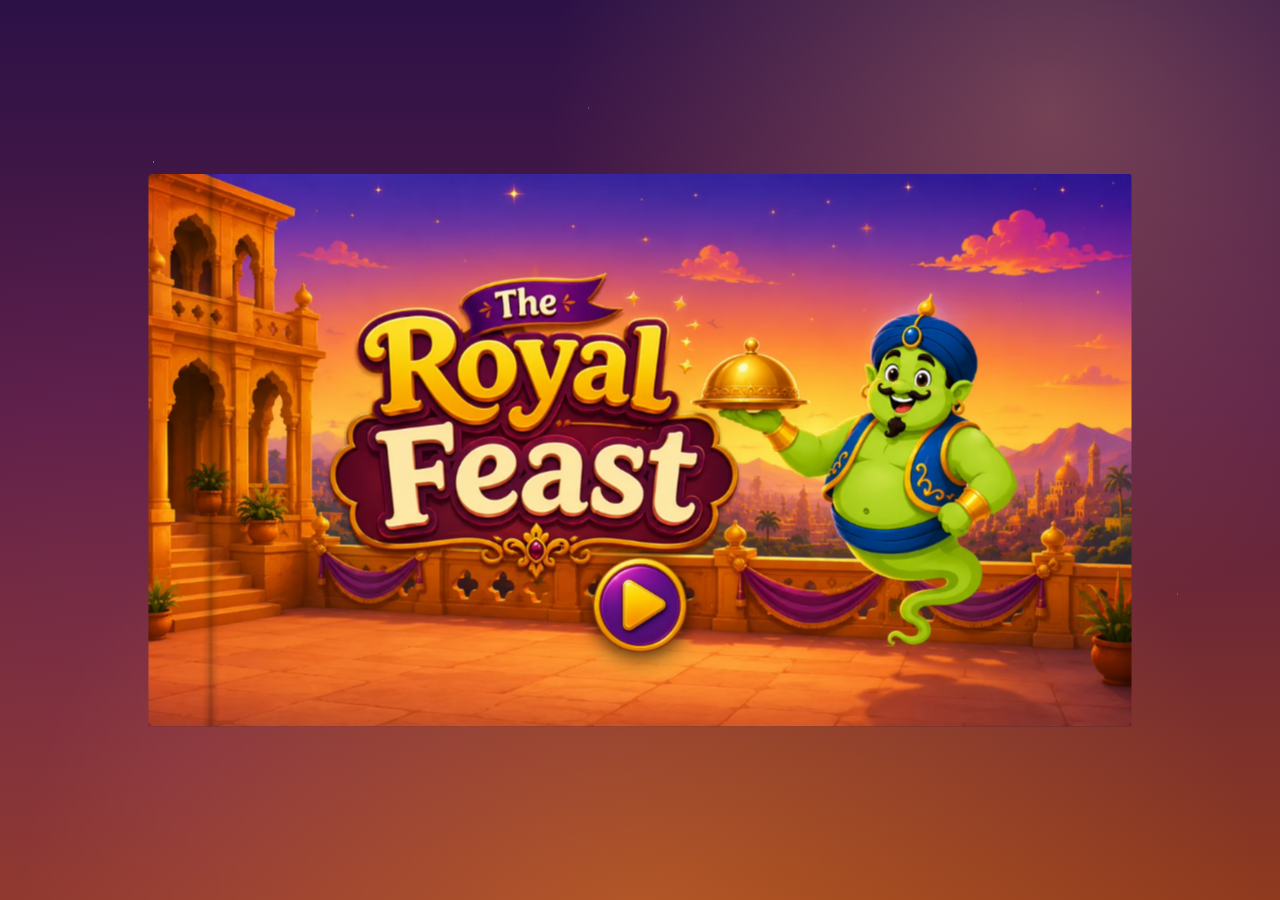
==== commit 6196ada1: "done" ====
--- a/index.html
+++ b/index.html
@@ -18,13 +18,28 @@
 <head>
 <meta charset="UTF-8" />
 <meta name="viewport" content="width=device-width, initial-scale=1, maximum-scale=1, minimum-scale=1, user-scalable=no, viewport-fit=cover" />
-<title>Flipbook Template</title>
+<title>The Royal Fest</title>
 
-<!-- ── Google Fonts: Fredoka (headings + speech bubbles) + Patrick Hand & Caveat ── -->
+<!-- ── Google Fonts: Fredoka, weights 600 + 700 ONLY ─────────────────────────
+     TRIMMED to exactly what renders. An audit of every element that draws visible
+     text, in every state of the book (loading, cover, each page, THE END and the
+     portrait rotate gate), found only these:
+         Fredoka 600 → the loading label, "Replay", the rotate prompt
+         Fredoka 700 → "THE END"
+     Previously also requested, all now dropped:
+       • Caveat 500 + 700 — rendered NO text at all. Its only selectors
+         (.bookplate .line, .end-note .small, .cover .subtitle, .cover .back .line)
+         have no matching markup, so both weights were a pure wasted download.
+       • Patrick Hand — the body default, but the only node that inherited it was
+         the 🔄 emoji in the rotate prompt, which draws from the system emoji font,
+         not from this webfont. So it too rendered no glyphs. --font-hand is now a
+         system stack (see styles.css) — same look, zero requests.
+       • Fredoka 500 — its only use was .progress, part of the removed page counter.
+     Re-check with: node _dev/font-audit.js -->
 <link rel="preconnect" href="https://fonts.googleapis.com" />
 <link rel="preconnect" href="https://fonts.gstatic.com" crossorigin />
 <link
-  href="https://fonts.googleapis.com/css2?family=Caveat:wght@500;700&family=Fredoka:wght@500;600;700&family=Patrick+Hand&display=swap"
+  href="https://fonts.googleapis.com/css2?family=Fredoka:wght@600;700&display=swap"
   rel="stylesheet"
 />
 
@@ -89,10 +104,23 @@
                 <div class="cover-img"></div>
                 <div class="back-fill"></div>
                 <div class="curl"></div>
-                <!-- START button — the artwork the user supplied (assets/play button.png),
+                <!-- START button — the artwork the user supplied (assets/play button.webp),
                      shown via CSS background. Sits low over the empty courtyard floor so
-                     it never overlaps the title, the genie or the railing. -->
+                     it never overlaps the title, the genie or the railing.
+                     HIDDEN until every asset is fetched: preloader.js puts
+                     body.preloading on at boot and takes it off at 100%, then
+                     pops this button in. openBook() is guarded too, so keyboard
+                     and programmatic starts wait exactly the same way. -->
                 <button class="play-btn" id="hint" type="button" aria-label="Start — open the book"></button>
+
+                <!-- LOADING BAR — occupies the START button's spot until 100% of the
+                     assets (see preload-manifest.js) have been fetched. Themed to the
+                     cover: royal-plum track, gold fill, gold hairline. -->
+                <div class="preload" id="preloadBar" role="progressbar"
+                     aria-label="Loading the story" aria-valuemin="0" aria-valuemax="100" aria-valuenow="0">
+                  <div class="preload-track"><div class="preload-fill" id="preloadFill"></div></div>
+                  <div class="preload-label">Loading the story… <span id="preloadPct">0%</span></div>
+                </div>
               </div>
               <!-- BACK of the front cover: intentionally BLANK (plain dark board). -->
               <div class="face back"></div>
@@ -141,10 +169,6 @@
   </svg>
 </button>
 
-<!-- (legacy hidden nav elements kept only so existing JS refs stay valid) -->
-<button class="arrow prev" id="prev" aria-label="Previous page">‹</button>
-<button class="arrow next" id="next" aria-label="Next page">›</button>
-
 <!-- EMBEDDED GAME OVERLAY — the "LBD 1" handspan game, shown as a page.
      It lives here at BODY level (not inside the 3D book) so it can grow to a
      true full-screen box: a CSS transform on .flip-scale would otherwise trap
@@ -157,6 +181,11 @@
 
 <!-- Inlined one-shot SFX (base64) for glitch-free Web Audio playback on file:// -->
 <script src="sfx-data.js"></script>
+<!-- GENERATED size table for the loading bar (node _dev/asset-inventory.js) -->
+<script src="preload-manifest.js"></script>
+<!-- Preloader runs FIRST so the bar is on screen from the first paint and the
+     START button stays hidden until every asset is local. -->
+<script src="preloader.js"></script>
 <!-- All behaviour lives in script.js -->
 <script src="script.js"></script>
 </body>
--- a/styles.css
+++ b/styles.css
@@ -11,18 +11,19 @@
     --cover:      #6d2f8f;   /* frame/cover base — royal plum (matches the cover art) */
     --cover-2:    #4e1f6b;   /* deeper plum */
     --cover-3:    #34123f;   /* deepest plum (spine) */
-    --cover-edge: #24092a;   /* binding edge — near-black plum */
-    --accent:     #7d5fd0;   /* page-title purple */
-    --accent-2:   #f6b81e;   /* royal gold (arrows / controls) */
-    --tape:       rgba(255, 210, 90, 0.60);   /* warm gold washi-tape */
+    /* (--accent was page-title purple; its last reader was .bookplate .name-line,
+       removed with the rest of the dead cover/bookplate furniture.) */
+    --accent-2:   #f6b81e;   /* royal gold (arrows / controls / loading bar) */
     --page-edge:  #d9c8a2;   /* page-stack edge colour (parchment) */
     --page-back:   #cb9d83;  /* BACK of a page + the right-side page stack (warm tan) */
     --page-back-2: #b3805f;  /* deeper tan for the stack edges / gradient shading */
 
     /* Fonts */
     --font-head: "Fredoka", system-ui, sans-serif;
-    --font-hand: "Patrick Hand", "Comic Sans MS", cursive;
-    --font-note: "Caveat", cursive;
+    /* Body default. No webfont: the only node that inherited it was an emoji,
+       which draws from the system emoji font — so the Patrick Hand request was
+       removed (see the <link> comment in index.html). */
+    --font-hand: system-ui, -apple-system, "Segoe UI", sans-serif;
 
     /* The book's physical thickness (depth of the page block) */
     --thick: clamp(22px, 3.4vw, 48px);
@@ -154,32 +155,43 @@
      no rounded pill. Only the arrow glyph shows, same position/size, clickable. */
   /* Flip arrows OUTSIDE the book, fixed at the viewport's bottom corners. */
   .corner-arrow {
-    position: fixed; bottom: clamp(-16px, -0.9vh, -6px); z-index: 700;  /* nudged a bit lower */
-    width: clamp(52px, 6vw, 70px); height: clamp(52px, 6vw, 70px);
+    position: fixed; bottom: clamp(-10px, -0.5vh, -2px); z-index: 700;
+    width: clamp(84px, 10vw, 124px); height: clamp(84px, 10vw, 124px);
     border: none; background: none; color: var(--accent-2);   /* moon-gold: visible on the night bg */
     filter: drop-shadow(0 2px 7px rgba(0,0,0,0.55));           /* legible over any page */
     display: none; align-items: center; justify-content: center;
-    cursor: pointer; opacity: 0;
+    cursor: pointer; opacity: 0; padding: 0;
+    -webkit-user-select: none; user-select: none;
+    -webkit-touch-callout: none;                 /* no iOS long-press callout */
+    touch-action: manipulation;
     transition: opacity 400ms ease, transform 150ms ease;
   }
   body.is-open .corner-arrow { display: flex; opacity: 0.96; }
 
-  /* HOME button — top-left, moon-gold like the arrows. JS toggles .show (only
-     while reading; hidden on the cover, the last page and the end). */
+  /* HOME button — top-RIGHT margin, moon-gold like the arrows, and deliberately
+     the SAME outer box as them so the three controls read as one weight. JS
+     toggles .show (only while reading; hidden on the cover and on THE END). */
   .home-btn {
-    position: fixed; top: clamp(2px, 0.6vh, 8px); right: clamp(8px, 1.6vw, 22px); z-index: 720;
-    width: clamp(40px, 4.6vw, 56px); height: clamp(40px, 4.6vw, 56px);
+    position: fixed; top: clamp(-12px, -0.9vh, -4px); right: clamp(8px, 1.6vw, 22px); z-index: 720;
+    width: clamp(84px, 10vw, 124px); height: clamp(84px, 10vw, 124px);
     border: none; background: none; color: var(--accent-2);
     filter: drop-shadow(0 2px 7px rgba(0,0,0,0.55));
     display: none; align-items: center; justify-content: center;
     cursor: pointer; opacity: 0; padding: 0;
-    transition: opacity 360ms ease, transform 150ms ease;
+    -webkit-user-select: none; user-select: none;
+    -webkit-touch-callout: none;
+    touch-action: manipulation;
+    transition: opacity 400ms ease, transform 150ms ease;
   }
   .home-btn.show   { display: flex; opacity: 0.96; }
-  .home-btn:hover  { transform: scale(1.1); }
+  .home-btn:hover  { transform: scale(1.12); }
   .home-btn:active { transform: scale(0.9); }
-  .home-btn:focus, .home-btn:focus-visible { outline: none; }
-  .home-btn svg { width: 92%; height: 92%; }
+  .home-btn:focus,
+  .home-btn:focus-visible { outline: none; box-shadow: none; }
+  .home-btn[disabled],
+  .home-btn[aria-disabled="true"] { opacity: 0.22; pointer-events: none; }
+  /* Glyph fills ~65% of the box (the arrows use ~62%) so the weights match. */
+  .home-btn svg { width: 65%; height: 65%; }
 
   /* While the viewport is actively resizing / the resolution is changing, freeze
      the page-turn transitions so the book can't appear to auto-flip (JS adds
@@ -194,17 +206,42 @@
      around the arrow. (Flipping still works via keys, drag, and the arrows.) */
   .corner-arrow:focus,
   .corner-arrow:focus-visible { outline: none; box-shadow: none; }
-  .corner-arrow[disabled] { opacity: 0.22; pointer-events: none; }
+  .corner-arrow[disabled],
+  .corner-arrow[aria-disabled="true"] { opacity: 0.22; pointer-events: none; }
   .corner-arrow.back { left: clamp(12px, 2.5vw, 34px); }
   .corner-arrow.fwd  { right: clamp(12px, 2.5vw, 34px); }
-  .corner-arrow svg  { width: 58%; height: 58%; }
-  .corner-arrow.back svg { transform: scaleX(-1); }   /* mirror the forward arrow */
+  /* The glyph fills ~62% of the button box. */
+  .corner-arrow svg  { width: 62%; height: 62%; }
+  /* Back is the SAME arrow asset, mirrored. The mirror lives on the inner <svg>
+     while hover/active scale the outer <button>, so the two transforms compose
+     instead of overwriting each other — scaling never un-mirrors the glyph. */
+  .corner-arrow.back svg { transform: scaleX(-1); }
+
+  /* ---- FIRST STORY PAGE: no Back at all, and no Next until it is earned ------
+     On page 1 Back is not merely disabled/faded — it is removed outright, so the
+     reader is never offered a control that cannot do anything. The forward arrow
+     is likewise absent until BOTH its gates clear (see updateFirstPageNextArrow
+     in script.js), then fades in over 400ms with a gentle pop. */
+  body.first-page .corner-arrow.back { display: none !important; }
+  body.gate-hide-next .corner-arrow.fwd { display: none !important; }
+  /* On the embedded game's page there is no forward arrow at all — the game
+     itself advances the book when the child completes it (see updateProgress). */
+  body.lbd-hide-next .corner-arrow.fwd { display: none !important; }
+  .corner-arrow.fwd.is-visible { animation: nextPopIn 400ms cubic-bezier(0.34, 1.56, 0.64, 1) both; }
+  @keyframes nextPopIn {
+    from { opacity: 0; transform: scale(0.72); }
+    60%  { opacity: 0.96; transform: scale(1.08); }
+    to   { opacity: 0.96; transform: scale(1); }
+  }
+  @media (prefers-reduced-motion: reduce) {
+    .corner-arrow.fwd.is-visible { animation: none; }
+  }
 
   /* ---- Page-turn hint (hand on the RIGHT side of the book) -------------------
      Guidance for HOW to turn the page: a 3D hand on the book's right edge does a
      right-to-left SWIPE, shown together with the "ghost" page-flip. JS positions
      it against the book's right side (see positionFlipHint) and toggles .show.
-     Drop your art at assets/hand-nudge.png; until then an emoji hand is used. */
+     An emoji hand is used (no image request). */
   .flip-hint {
     position: fixed; z-index: 720; pointer-events: none;
     width: clamp(56px, 7vw, 104px); height: auto;
@@ -230,16 +267,32 @@
   /* The RIGHT (forward) arrow blinks while the nudge is playing, to draw the eye. */
   .corner-arrow.blink { animation: arrowBlink 0.6s ease-in-out infinite; }
   @keyframes arrowBlink { 0%, 100% { opacity: 0.96; } 50% { opacity: 0.2; } }
-  /* One-shot 2s blink + GOLD GLOW played ONCE when a page's video fully ends
-     (a "turn the page" cue). Pulses opacity AND a gold glow around the arrow. */
-  .corner-arrow.blink1 { animation: arrowBlink1 2s ease-in-out 1; }
-  @keyframes arrowBlink1 {
-    0%, 100% { opacity: 0.95; filter: drop-shadow(0 2px 7px rgba(0,0,0,0.55)) drop-shadow(0 0 6px  rgba(246,184,30,0.55)); }
-    25%, 75% { opacity: 0.3;  filter: drop-shadow(0 2px 7px rgba(0,0,0,0.55)) drop-shadow(0 0 3px  rgba(246,184,30,0.25)); }
-    50%      { opacity: 1;    filter: drop-shadow(0 2px 7px rgba(0,0,0,0.55)) drop-shadow(0 0 18px rgba(246,184,30,1)); }
+  /* One-shot GLOW PULSE played ONCE when a page's video fully ends — the cue that
+     the page can now be turned. Two gold pulses (halo + a hair of scale) over
+     1.6s, then the arrow settles back to its normal resting look.
+
+     It deliberately never DIMS the button. The previous version of this cue
+     pulsed opacity down to 0.3, which read as the control flickering out just as
+     it became usable — the opposite of drawing attention to it. Now only the glow
+     and scale move; opacity stays at or above its resting 0.96.
+
+     Selector is .fwd.glow-pulse (not just .glow-pulse) so it ties with
+     .corner-arrow.fwd.is-visible on specificity and wins on source order — on
+     page 1 the arrow carries both classes, and the pop-in rule would otherwise
+     swallow this animation entirely. script.js also delays adding the class until
+     that 400ms pop-in has finished, so the two play in sequence, not on top of
+     each other. */
+  .corner-arrow.fwd.glow-pulse { animation: arrowGlowPulse 1.6s ease-in-out 1; }
+  @keyframes arrowGlowPulse {
+    0%, 100% { opacity: 0.96; transform: scale(1);
+               filter: drop-shadow(0 2px 7px rgba(0,0,0,0.55)) drop-shadow(0 0 6px  rgba(246,184,30,0.45)); }
+    22%, 72% { opacity: 1;    transform: scale(1.11);
+               filter: drop-shadow(0 2px 7px rgba(0,0,0,0.55)) drop-shadow(0 0 22px rgba(246,184,30,1)); }
+    47%      { opacity: 0.98; transform: scale(1.01);
+               filter: drop-shadow(0 2px 7px rgba(0,0,0,0.55)) drop-shadow(0 0 8px  rgba(246,184,30,0.5)); }
   }
   @media (prefers-reduced-motion: reduce) {
-    .flip-hint.show, .corner-arrow.blink, .corner-arrow.blink1 { animation: none; }
+    .flip-hint.show, .corner-arrow.blink, .corner-arrow.fwd.glow-pulse { animation: none; }
   }
 
   /* ==========================================================================
@@ -288,9 +341,6 @@
   .replay-btn:focus, .replay-btn:focus-visible { outline: none; }
   .replay-btn svg { width: clamp(26px, 2.6vw, 34px); height: clamp(26px, 2.6vw, 34px); fill: #3a2408; }
 
-  /* The old fixed side-arrows are replaced by the corner arrows above. */
-  .arrow { display: none !important; }
-
   /* Soft drop shadow on the "floor" beneath the book — grows as it opens */
   .floor-shadow {
     position: absolute; left: 50%; bottom: 3%;
@@ -383,7 +433,7 @@
      OPEN-BOOK BODY  —  the covers + binding revealed once the book is open.
      ========================================================================== */
   /* Depth stack (back → front), so turned pages always cover the inside cover:
-       body (-12) · page-base (-8) · inside cover (-4, open) · leaves (0)        */
+       body (-12) · inside cover (-4, open) · leaves (0)                        */
   .book-body {
     position: absolute; inset: -1.4% -1.2%;
     border-radius: 14px;
@@ -397,35 +447,11 @@
      used to flash a translucent pink panel over the page mid-transition. */
   .book.open .book-body { opacity: 0; }
 
-  /* One paper page filling the whole book, behind the leaves (the surface the
-     current single page rests on). Bound (square) on the left, rounded outside. */
-  .page-base {
-    position: absolute; inset: 1.4%;
-    background: var(--paper); opacity: 0;
-    transform: translateZ(-8px); border-radius: 2px 11px 11px 2px;
-    box-shadow: inset 12px 0 22px -18px rgba(0,0,0,0.12);
-    transition: opacity var(--cover-ms) ease;
-  }
-  .book.open .page-base { opacity: 1; transition: opacity 560ms ease 360ms; }
-
-  /* Inside-front-cover bookplate (the left page at the very start) */
-  .bookplate {
-    position: absolute; inset: 0; display: flex; flex-direction: column;
-    align-items: center; justify-content: center; gap: 10px; text-align: center; padding: 12%;
-  }
-  .bookplate .line { font-family: var(--font-note); font-size: clamp(18px, 2.8vw, 32px); color: var(--ink); }
-  .bookplate .name-line { border-bottom: 3px dotted var(--accent); min-width: 62%; margin-top: 4px; }
-
-  /* "The End" note shown on the right base once every page is turned */
-  .end-note {
-    position: absolute; inset: 0; display: flex; flex-direction: column;
-    align-items: center; justify-content: center; gap: 8px; text-align: center;
-    padding: 12%; opacity: 0; transition: opacity 400ms ease 200ms; pointer-events: none;
-  }
-  .book.at-end .end-note { opacity: 1; }
-  .end-note .big { font-family: var(--font-head); font-weight: 700;
-                   font-size: clamp(22px, 3.4vw, 46px); color: var(--cover-2); }
-  .end-note .small { font-family: var(--font-note); font-size: clamp(16px, 2.4vw, 26px); }
+  /* REMOVED: .page-base, .bookplate (+ .line/.name-line) and .end-note (+ .big/
+     .small, .book.at-end) — none of these classes exist in any markup, and script.js
+     never builds them. The single full-bleed page needs no paper backing behind it,
+     there is no inside-front-cover bookplate, and "the end" is a real final LEAF
+     (.end-page, built by script.js) rather than a note on a base page. */
 
   /* ==========================================================================
      THE 3D PAGE BLOCK  —  a real cuboid giving the closed book its thickness.
@@ -562,6 +588,11 @@
   .cover .front .curl {
     position: absolute; inset: 0; z-index: 4; pointer-events: none; opacity: 0;
     border-radius: inherit;
+    /* OWN backface rule — see the GPU COMPOSITING notes further down. This element
+       is animated, so it gets its OWN compositing layer and would otherwise keep
+       painting after the cover's front face has rotated away from the camera,
+       ghosting a bright highlight band over the page underneath. */
+    backface-visibility: hidden; -webkit-backface-visibility: hidden;
     background: linear-gradient(100deg,
       rgba(255,255,255,0)    0%,
       rgba(255,255,255,0.42) 40%,      /* travelling highlight along the bend */
@@ -569,7 +600,17 @@
       rgba(0,0,0,0.14)       86%,      /* soft shadow / ambient occlusion at the far edge */
       rgba(0,0,0,0.24)       100%);
   }
-  .book.open .cover .front .curl { animation: coverCurl 6000ms ease-in-out both; }
+  /* Two animations run together here: the travelling highlight, and the backface
+     HARD-HIDE (hideOnCoverTurn, defined in the GPU COMPOSITING section below).
+     The hide has to live on THIS rule rather than a separate `body.is-open ...`
+     one: this selector carries five classes and would out-specify a four-class
+     selector, silently winning the animation-name cascade and dropping the hide. */
+  .book.open .cover .front .curl {
+    animation-name: coverCurl, hideOnCoverTurn;
+    animation-duration: 6000ms, 6000ms;
+    animation-timing-function: ease-in-out, steps(1, end);
+    animation-fill-mode: both, both;
+  }
   @keyframes coverCurl { 0% { opacity: 0; } 40% { opacity: 1; } 76% { opacity: 0.4; } 100% { opacity: 0; } }
 
   .cover .face {
@@ -597,13 +638,8 @@
      cover page background matches the warm theme of the story videos. */
   .cover .front .cover-img {
     position: absolute; inset: 0; z-index: 0; border-radius: inherit;
-    background: url("assets/coverpage.png") center / cover no-repeat;
-  }
-  /* The custom artwork already has its own title + characters, so hide the
-     placeholder title / subtitle / taped photo — keep only the "tap to open" hint. */
-  .cover .front .title,
-  .cover .front .subtitle,
-  .cover .front .cover-photo { display: none; }
+    background: url("assets/coverpage.webp") center / cover no-repeat;
+  }
   /* Spine binding — a soft DARK crease near the left edge where the cover folds
      by the spine, sitting over the full-bleed artwork like the fold on a real
      picture-book cover. Dark-only groove (no light highlight — a bright edge here
@@ -631,33 +667,11 @@
   }
   .book.open .cover .front .back-fill,
   .cover-scene.parked .cover .front .back-fill { opacity: 1; }
-  /* The cream page-stack fore-edge is hidden — on the dark night cover it read as a
-     white line down the right edge. The book's thickness now comes only from the
-     (darkened) page-block behind the cover. */
-  .cover .front .fore-edge { display: none; }
-  .cover .title {
-    font-family: var(--font-head); font-weight: 700; line-height: 1.02;
-    font-size: clamp(24px, 4.4vw, 58px);
-    text-shadow: 0 3px 0 rgba(0,0,0,0.14);
-  }
-  .cover .subtitle {
-    font-family: var(--font-note); font-size: clamp(17px, 2.8vw, 32px); opacity: 0.96;
-  }
-  /* A taped-on keepsake photo (a random kid avatar) — reinforces the scrapbook look */
-  .cover .cover-photo {
-    position: relative; background: #fff; padding: 7px 7px 12px;
-    border-radius: 4px; transform: rotate(-5deg);
-    box-shadow: 0 8px 18px rgba(0,0,0,0.28);
-  }
-  .cover .cover-photo img {
-    display: block; width: clamp(64px, 12vw, 128px); height: clamp(64px, 12vw, 128px);
-    object-fit: cover; border-radius: 3px; background: #eee;
-  }
-  .cover .cover-photo .tape {
-    position: absolute; top: -11px; left: 50%; width: 60px; height: 22px;
-    transform: translateX(-50%) rotate(-3deg);
-    background: var(--tape); box-shadow: 0 1px 3px rgba(0,0,0,0.14);
-  }
+  /* REMOVED: the placeholder cover furniture — .cover .title, .cover .subtitle,
+     .cover .cover-photo (+ img/.tape), .cover .front .fore-edge and the
+     display:none overrides that hid them. The supplied artwork
+     (assets/coverpage.webp) already carries its own title and characters, so none
+     of these elements were ever put in the markup; only their rules survived. */
   /* Back of the cover (revealed on the left once the book is open) — SOLID blue,
      matching the cover theme. */
   .cover .back {
@@ -669,11 +683,12 @@
     box-shadow: inset 14px 0 26px -14px rgba(0,0,0,0.30),   /* spine-side shade */
                 inset 0 0 0 2px rgba(255,255,255,0.06);
   }
-  .cover .back .line { font-family: var(--font-note); font-size: clamp(18px, 2.8vw, 32px); color: rgba(255,255,255,0.92); }
-  .cover .back .name-line { border-bottom: 3px dotted rgba(255,255,255,0.7); min-width: 62%; margin-top: 4px; }
+  /* (.cover .back is intentionally EMPTY in the markup — a plain dark board. Its
+     former .line / .name-line children, the last users of the Caveat webfont, are
+     removed along with that font request.) */
 
   /* START button sitting on the cover — the artwork the user supplied
-     (assets/play button.png: a purple orb with a gold ring + gold ▶). Shown via
+     (assets/play button.webp: a purple orb with a gold ring + gold ▶). Shown via
      CSS background so it scales with the book. Placed LOW-CENTRE over the empty
      courtyard floor so it never overlaps the title, the genie or the railing. A
      dark drop-shadow halo makes the purple+gold button separate clearly from the
@@ -684,15 +699,140 @@
     width: clamp(88px, 11vw, 124px); height: clamp(88px, 11vw, 124px);  /* big + poppy */
     border: none; padding: 0; cursor: pointer;
     appearance: none; -webkit-appearance: none;
-    background: url("assets/play button.png") center / contain no-repeat;
+    background: url("assets/play button.webp") center / contain no-repeat;
     /* dark halo → the button pops off the warm background (contrast/visibility) */
     filter: drop-shadow(0 7px 13px rgba(0,0,0,0.5)) drop-shadow(0 0 9px rgba(0,0,0,0.35));
     transition: transform 120ms ease, filter 150ms ease;
     animation: playBreathe 2.4s ease-in-out infinite;   /* poppy breathing */
     -webkit-tap-highlight-color: transparent;
+    /* OWN backface rule — this button carries BOTH a filter and an infinite
+       animation, so it is promoted to its own compositing layer and does NOT
+       inherit the enforcement of its parent's (.cover .face) backface-visibility.
+       Without this it keeps painting once the cover's front face has swung past
+       90deg, leaving a big drop-shadowed orb ghosting over the first page.
+       See GPU COMPOSITING below for the matching hard-hide. */
+    backface-visibility: hidden; -webkit-backface-visibility: hidden;
   }
   .play-btn:active { transform: translate(-50%, -50%) scale(0.94); }
   .play-btn:focus-visible { outline: none; }
+
+  /* ==========================================================================
+     LOADING BAR  —  stands in for the START button until every asset is local.
+     Themed to the cover: deep-plum track, royal-gold fill, gold hairline.
+     Sits at the play button's exact spot (left 50% / top 78%) so the button
+     appears to grow out of the bar when loading finishes.
+     ========================================================================== */
+  /* While preloading: the button is GONE (not just faded) so it cannot be
+     tapped or focused, and the breathing animation does not run behind the bar. */
+  body.preloading .play-btn { display: none; }
+  /* Once loaded, the bar is gone and the button takes over. */
+  body:not(.preloading) .preload { display: none; }
+
+  .preload {
+    position: absolute; left: 50%; top: 78%; transform: translate(-50%, -50%);
+    z-index: 2;                                  /* same layer as the play button */
+    width: min(46%, 420px);
+    display: flex; flex-direction: column; align-items: center; gap: 10px;
+    pointer-events: none;                        /* purely a read-out */
+  }
+  .preload-track {
+    width: 100%; height: clamp(12px, 1.5vw, 18px);
+    border-radius: 999px;
+    background: linear-gradient(180deg, rgba(36,9,42,0.92), rgba(52,18,63,0.92));
+    border: 2px solid rgba(246,184,30,0.55);     /* gold hairline */
+    box-shadow: 0 6px 16px rgba(0,0,0,0.45), inset 0 2px 5px rgba(0,0,0,0.55);
+    overflow: hidden;
+  }
+  .preload-fill {
+    width: 0%; height: 100%; border-radius: 999px;
+    background: linear-gradient(90deg, #b8551f 0%, var(--accent-2) 55%, #ffe79a 100%);
+    box-shadow: 0 0 12px rgba(246,184,30,0.65);
+    /* Eased so byte-by-byte updates read as smooth travel, never a jitter.
+       Width only ever increases (the JS clamp is monotonic). */
+    transition: width 220ms cubic-bezier(0.33, 0, 0.2, 1);
+  }
+  .preload-label {
+    font-family: var(--font-head); font-weight: 600;
+    font-size: clamp(12px, 1.35vw, 17px);
+    color: #ffe79a;
+    text-shadow: 0 2px 5px rgba(0,0,0,0.75), 0 0 10px rgba(0,0,0,0.5);
+    letter-spacing: 0.02em; white-space: nowrap;
+  }
+  /* ==========================================================================
+     GPU COMPOSITING  —  two real-machine failure modes, and their fixes.
+
+     (1) TEXTURE BUDGET / EVICTION.  Every 3D-transformed, will-change'd or
+         filtered element becomes its own GPU texture. Enough of them and the
+         browser exceeds its texture budget and starts EVICTING layers — content
+         then paints BLANK intermittently on real machines even though devtools
+         looks perfectly clean, because devtools does not reproduce the memory
+         pressure. The fix is WINDOWING: only the leaves next to the current view
+         stay rendered. Everything guaranteed-occluded gets visibility:hidden AND
+         will-change:auto so its layer is genuinely RELEASED rather than merely
+         hidden (visibility alone keeps the texture alive). script.js re-windows
+         on every navigation — see windowLeaves().
+
+     (2) BACKFACE-VISIBILITY IS NOT INHERITED THROUGH A COMPOSITED CHILD.
+         A child of a 3D-rotated face that has its own `filter` or `animation`
+         gets its own compositing layer, and that layer can IGNORE the parent's
+         backface-visibility:hidden — so it keeps painting after the face has
+         turned away, ghosting over whatever is now in front. The two children
+         that do this here are .play-btn (filter + infinite animation) and
+         .cover .front .curl (animation). Each is given its OWN
+         backface-visibility:hidden at its own rule, AND hard-hidden with
+         visibility:hidden below, DELAYED so the hide lands while the cover swing
+         is still masking it rather than blinking out early.
+     ========================================================================== */
+
+  /* --- (2) hard-hide, synced to the cover swing ---------------------------
+     OPEN (coverOpen, 6000ms): the front face passes 90deg early in the swing, so
+     each child is hidden from 34% — after the highlight has done its visible work,
+     well before the face could ghost. Kept hidden for the rest of the open.
+     The .play-btn hide is here; the cover curl's is attached to its existing
+     `.book.open .cover .front .curl` rule above, because that five-class selector
+     would out-specify anything written here. */
+  body.is-open .play-btn {
+    animation-name: playBreathe, hideOnCoverTurn;
+    animation-duration: 2.4s, 6000ms;
+    animation-timing-function: ease-in-out, steps(1, end);
+    animation-iteration-count: infinite, 1;
+    animation-fill-mode: none, both;
+  }
+  @keyframes hideOnCoverTurn {
+    0%   { visibility: visible; }
+    34%  { visibility: hidden; }
+    100% { visibility: hidden; }
+  }
+  /* CLOSING (coverClose, 2000ms): the front face starts turned AWAY and rotates
+     back to face us. backfillClose masks it with the blank board until 66%, so the
+     button may only reappear after that — at 86%, as the artwork is revealed and
+     the board lands flat. Before then it would ghost through the turned-away face. */
+  body.is-closing .play-btn {
+    animation: showOnCoverLand 2000ms steps(1, end) both;
+  }
+  @keyframes showOnCoverLand {
+    0%  { visibility: hidden; }
+    86% { visibility: visible; }
+  }
+  /* The cover curl plays no part in the close — keep its layer released entirely. */
+  body.is-closing .cover .front .curl { visibility: hidden; will-change: auto; }
+
+  /* --- (1) windowing: a leaf far from the current view releases its layer ---
+     Set by script.js/windowLeaves(). visibility:hidden stops it painting;
+     will-change:auto is what actually lets the compositor drop the texture. */
+  #flipbook .leaf.offscreen {
+    visibility: hidden;
+    will-change: auto;
+  }
+
+  /* POP-IN — the reveal when loading hits 100%: the button springs up from
+     nothing, then hands over to the resting playBreathe loop. */
+  .play-btn.pop-in { animation: playPopIn 700ms cubic-bezier(0.34, 1.56, 0.64, 1) both; }
+  @keyframes playPopIn {
+    0%   { transform: translate(-50%, -50%) scale(0.2); opacity: 0; }
+    60%  { transform: translate(-50%, -50%) scale(1.12); opacity: 1; }
+    100% { transform: translate(-50%, -50%) scale(1); opacity: 1; }
+  }
   /* BREATHING — the button slowly grows + the shadow deepens, then settles, like a
      calm breath. transform keeps the placement; a purple glow swells at the peak. */
   @keyframes playBreathe {
@@ -823,7 +963,7 @@
   /* Content protection: the whole scene is non-selectable / non-saveable so the
      story art can't be copied via long-press, drag, or text selection. (Right-click
      "Save image / Copy" is blocked in script.js.) */
-  .scene, .book-stage, #flipbook, .cover, .cover-img, .bubble, .sbub {
+  .scene, .book-stage, #flipbook, .cover, .cover-img {
     -webkit-user-select: none; -moz-user-select: none; -ms-user-select: none; user-select: none;
     -webkit-user-drag: none; user-drag: none;
     -webkit-touch-callout: none;
@@ -868,122 +1008,26 @@
   }
   /* While the game is full screen, get the book chrome out of the way. */
   body.lbd-fullscreen .corner-arrow,
-  body.lbd-fullscreen .home-btn,
-  body.lbd-fullscreen .toolbar { display: none !important; }
-
-  /* ---- Speech bubble (SVG) --------------------------------------------------
-     A white comic bubble with a black outline + purple neon glow and a tail,
-     drawn as an inline SVG so position, size, angle and tail direction are fully
-     controllable per page (geometry set inline from the page's `bubble` config).
-     Sizes are in the book's 1280x720 space. Revealed once the page lands. */
-  .sbub {
-    position: absolute; z-index: 6; pointer-events: none;
-    width: var(--sbw, 220px); height: calc(var(--sbw, 220px) * 0.74);
-    transform: rotate(var(--sbrot, 0deg));
-    transform-origin: 50% 55%;
-    opacity: 0;                                   /* hidden until the page lands */
-  }
-  .sbub-svg { position: absolute; inset: 0; width: 100%; height: 100%; overflow: visible;
-              filter: drop-shadow(0 0 6px rgba(178,84,255,0.95))
-                      drop-shadow(0 0 2px rgba(214,150,255,0.9)); }
-  .sbub-shape path, .sbub-shape ellipse {
-    fill: #fff; stroke: #141414; stroke-width: 2.2; stroke-linejoin: round;
-  }
-  .sbub-text {
-    position: absolute; left: 50%; top: 43%; transform: translate(-50%, -50%);
-    width: 76%; text-align: center;
-    font-family: var(--font-head); font-weight: 700; color: #141414;
-    line-height: 1.06; font-size: 34px; text-wrap: balance;
-  }
-  .sbub.revealed { animation: sbubPop 480ms cubic-bezier(0.34, 1.56, 0.64, 1) both; }
-  @keyframes sbubPop {
-    0%   { opacity: 0; transform: rotate(var(--sbrot,0deg)) scale(0.6); }
-    60%  { opacity: 1; transform: rotate(var(--sbrot,0deg)) scale(1.05); }
-    100% { opacity: 1; transform: rotate(var(--sbrot,0deg)) scale(1); }
-  }
-
-  /* ---- Speech bubble --------------------------------------------------------
-     The bubble artwork is a full-page (1920x1080) transparent PNG with the bubble
-     drawn in one region. We CROP to just that region (measured bounding box) via
-     a background-image, then place + size the crop FREELY per page by setting the
-     box position (top/left/right) and its width (--w, in book-space px). This lets
-     the same asset sit top-right on one page and centre-left on another.
-     Geometry (position, --w, text offsets, flip) is set inline from script.js.
-     ========================================================================== */
-  .bubble {
-    position: absolute; z-index: 6; pointer-events: none;
-    width: var(--w, 320px);
-    opacity: 0;                                   /* hidden until the page lands */
-    transform-origin: 50% 55%;                    /* pop from around the bubble body */
-  }
-  .bubble .bubble-bg {
-    position: absolute; inset: 0;
-    background-repeat: no-repeat;
-    filter: drop-shadow(0 6px 12px rgba(0,0,0,0.28));   /* lift the bubble off the art */
-  }
-  .bubble .bubble-bg.flip { transform: scaleX(-1); }    /* mirror → tail points the other way */
-  .bubble .bubble-text {
-    position: absolute; left: 50%; top: 42%;
-    transform: translate(-50%, -50%);
-    max-width: 68%; text-align: center;
-    font-family: var(--font-head); font-weight: 700;
-    color: #1b1533; line-height: 1.1;
-    font-size: 44px;                              /* fixed px in book space; tuned per page */
-    text-wrap: balance;
-  }
-
-  /* Crop maths per bubble (derived from the measured bounding boxes). Height is
-     locked to the bubble's aspect ratio; bg-size/position show only the bbox. */
-  .bubble.neel       { height: calc(var(--w) * 0.6972); }
-  .bubble.neel       .bubble-bg {
-    background-image: url("assets/neel dialogue box for one time..webp");
-    background-size: calc(var(--w) * 2.2272) auto;
-    background-position: calc(var(--w) * -0.7621) calc(var(--w) * -0.2645);
-  }
-  .bubble.everywhere { height: calc(var(--w) * 0.7067); }
-  .bubble.everywhere .bubble-bg {
-    background-image: url("assets/dialogue box for everywhere..webp");
-    background-size: calc(var(--w) * 2.1501) auto;
-    background-position: calc(var(--w) * -0.5756) calc(var(--w) * -0.2385);
-  }
-
-  /* Pop-in reveal: the bubble scales up from small with a springy overshoot and
-     fades in — played once the page has fully settled ("for one time"). */
-  .bubble.revealed { animation: bubblePop 620ms cubic-bezier(0.34, 1.56, 0.64, 1) both; }
-  @keyframes bubblePop {
-    0%   { opacity: 0; transform: scale(0.5)  translateY(12px); }
-    60%  { opacity: 1; transform: scale(1.04) translateY(0);    }
-    100% { opacity: 1; transform: scale(1)    translateY(0);    }
-  }
-
-  /* ==========================================================================
-     CONTROLS  —  arrows, progress read-out, mute toggle
-     ========================================================================== */
-  .arrow {
-    position: fixed; top: 50%; transform: translateY(-50%);
-    width: clamp(42px, 6vw, 60px); height: clamp(42px, 6vw, 60px);
-    border: none; border-radius: 50%; background: rgba(255,255,255,0.85);
-    box-shadow: 0 6px 16px rgba(0,0,0,0.18);
-    font-size: clamp(20px, 3vw, 30px); color: var(--cover-2);
-    cursor: pointer; z-index: 700; display: none;
-    align-items: center; justify-content: center;
-    transition: transform 140ms ease, background 140ms ease, opacity 200ms ease;
-  }
-  .arrow:hover  { background: #fff; transform: translateY(-50%) scale(1.08); }
-  .arrow:active { transform: translateY(-50%) scale(0.94); }
-  .arrow:disabled { opacity: 0.3; cursor: default; }
-  .arrow.prev { left: clamp(6px, 3vw, 34px); } .arrow.next { right: clamp(6px, 3vw, 34px); }
-  body.is-open .arrow { display: flex; }
-
-  /* Fixed at the bottom-centre (out of the column flow) so the book can sit dead-
-     centre in the viewport instead of being pushed up by this row. */
-  .toolbar { position: fixed; left: 50%; bottom: clamp(2px, 0.6vh, 8px);
-             transform: translateX(-50%); z-index: 650; margin: 0;
-             display: flex; align-items: center; gap: 14px;
-             font-family: var(--font-head); font-weight: 500; }
-  .progress { background: rgba(255,255,255,0.82); padding: 6px 16px; border-radius: 999px;
-              box-shadow: 0 4px 12px rgba(0,0,0,0.1); color: var(--ink); cursor: default;
-              font-size: clamp(14px, 2vw, 18px); min-width: 108px; text-align: center; }
+  body.lbd-fullscreen .home-btn { display: none !important; }
+
+  /* REMOVED, all dead:
+       • .sbub* / @keyframes sbubPop and .bubble* / @keyframes bubblePop — the whole
+         SPEECH BUBBLE system. No page in script.js's `pages` array ever set a
+         `bubble`, so nothing built this markup. The two .bubble.neel /
+         .bubble.everywhere rules also pointed background-image at
+         "assets/neel dialogue box for one time..webp" and
+         "assets/dialogue box for everywhere..webp" — files that have never existed
+         here, so every load spent two guaranteed 404s fetching them.
+       • .arrow* and body.is-open .arrow — styling for the always-hidden legacy
+         #prev / #next buttons, which are gone from index.html. The real controls
+         are .corner-arrow.
+       • .toolbar / .progress — the "Page X / N" read-out, removed from the markup
+         earlier; only its rules were left behind. (.progress was also the sole user
+         of Fredoka weight 500, now trimmed from the font request.) */
+
+  /* ==========================================================================
+     CONTROLS  —  corner flip arrows + Home
+     ========================================================================== */
 
   /* Respect users who prefer less motion */
   @media (prefers-reduced-motion: reduce) {
@@ -991,6 +1035,19 @@
     .book.open .cover { animation-duration: 420ms; }
     .book.open .cover .front .curl, body.is-open .cover-cast { animation-duration: 420ms; }
     :root { --flip-ms: 260ms; --cover-ms: 340ms; }
+    /* The backface hard-hide must SURVIVE reduced motion. The cover open is
+       shortened to 420ms above, but hideOnCoverTurn on the play button is timed to
+       the full 6000ms swing, so its 34% hide would land ~1.6s AFTER the cover had
+       already finished opening — leaving the composited button ghosting over page 1
+       the whole time. (The plain `.play-btn { animation: none }` above cannot fix
+       it: `body.is-open .play-btn` is more specific and still wins.) With no swing
+       left to stay in step with, hide immediately and release the layer.
+       The cover curl needs no equivalent override: its hide rides on the same
+       `.book.open .cover .front .curl` rule whose duration IS scaled to 420ms
+       above, so its 34% hide stays correctly in sync. */
+    body.is-open .play-btn { animation: none; visibility: hidden; will-change: auto; }
+    /* Likewise on the way back: reveal without the timed reveal animation. */
+    body.is-closing .play-btn { animation: none; visibility: visible; }
   }
 
   /* ==========================================================================
